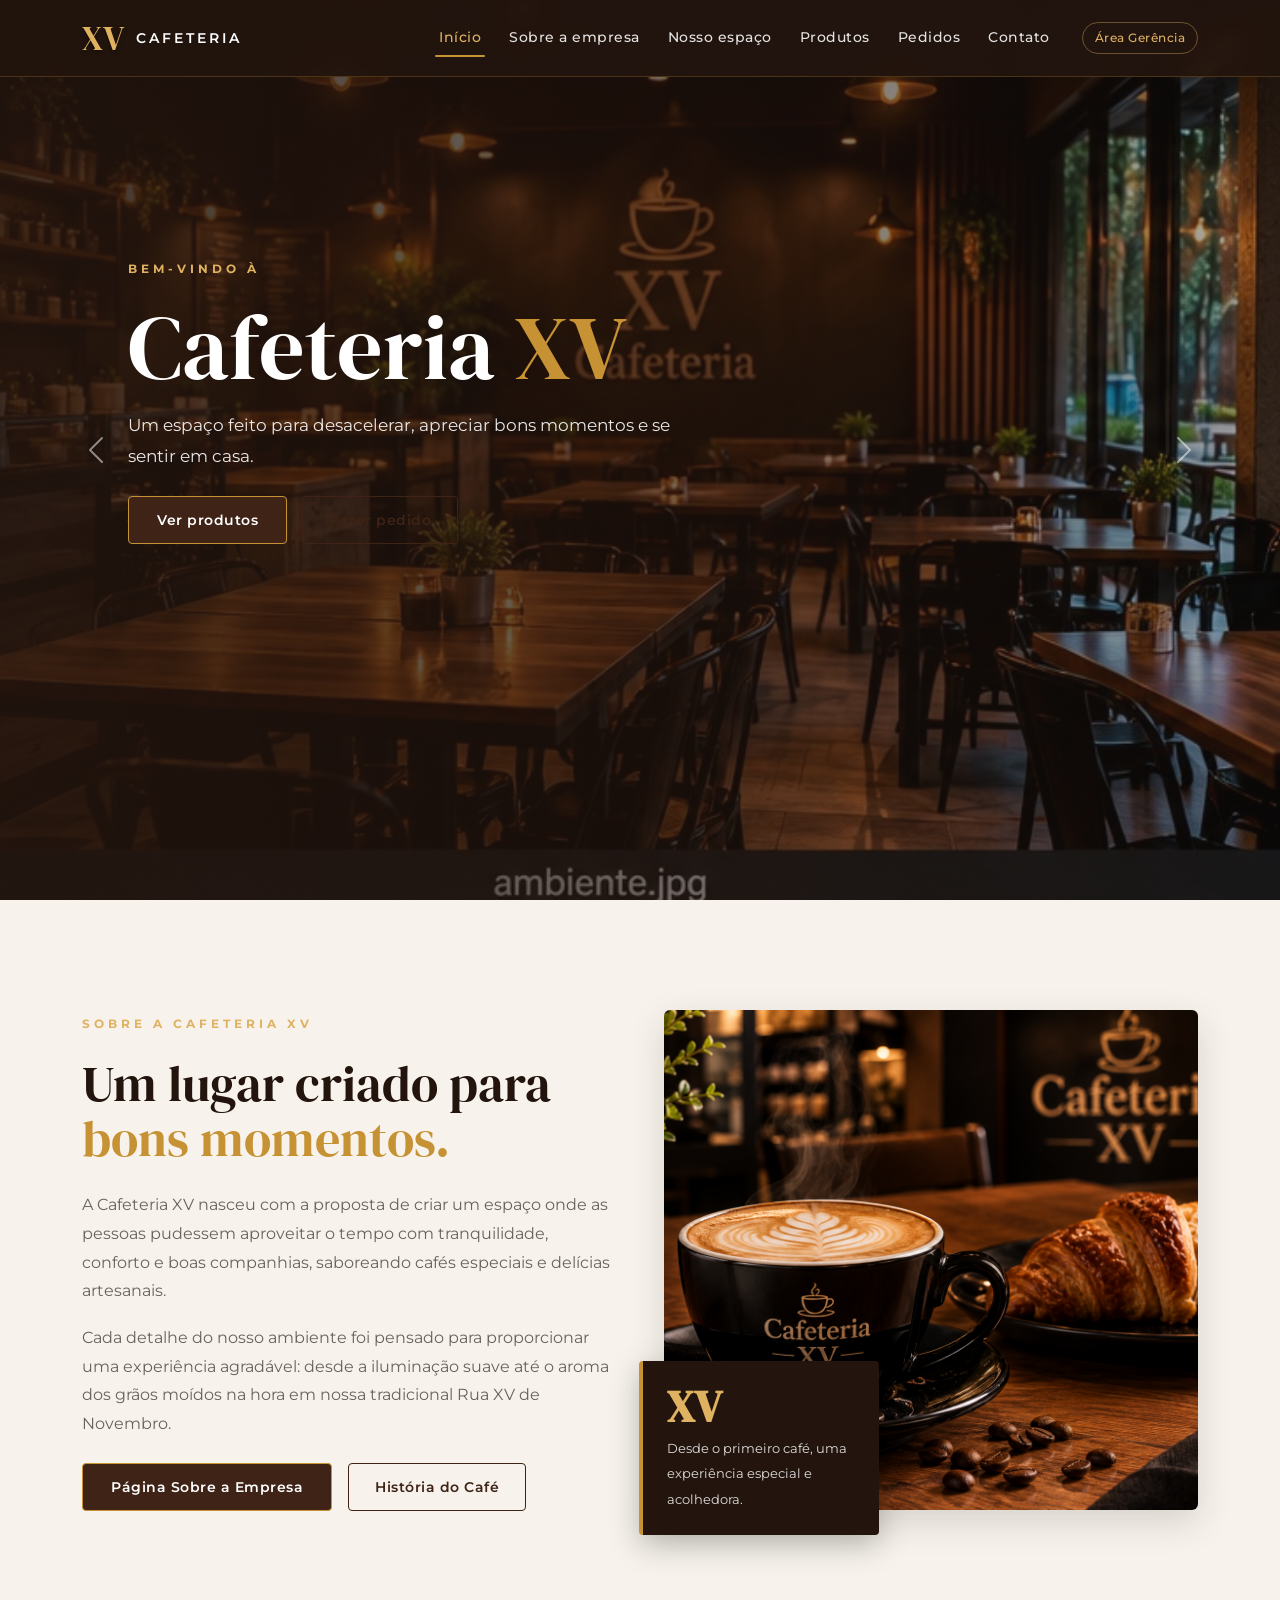
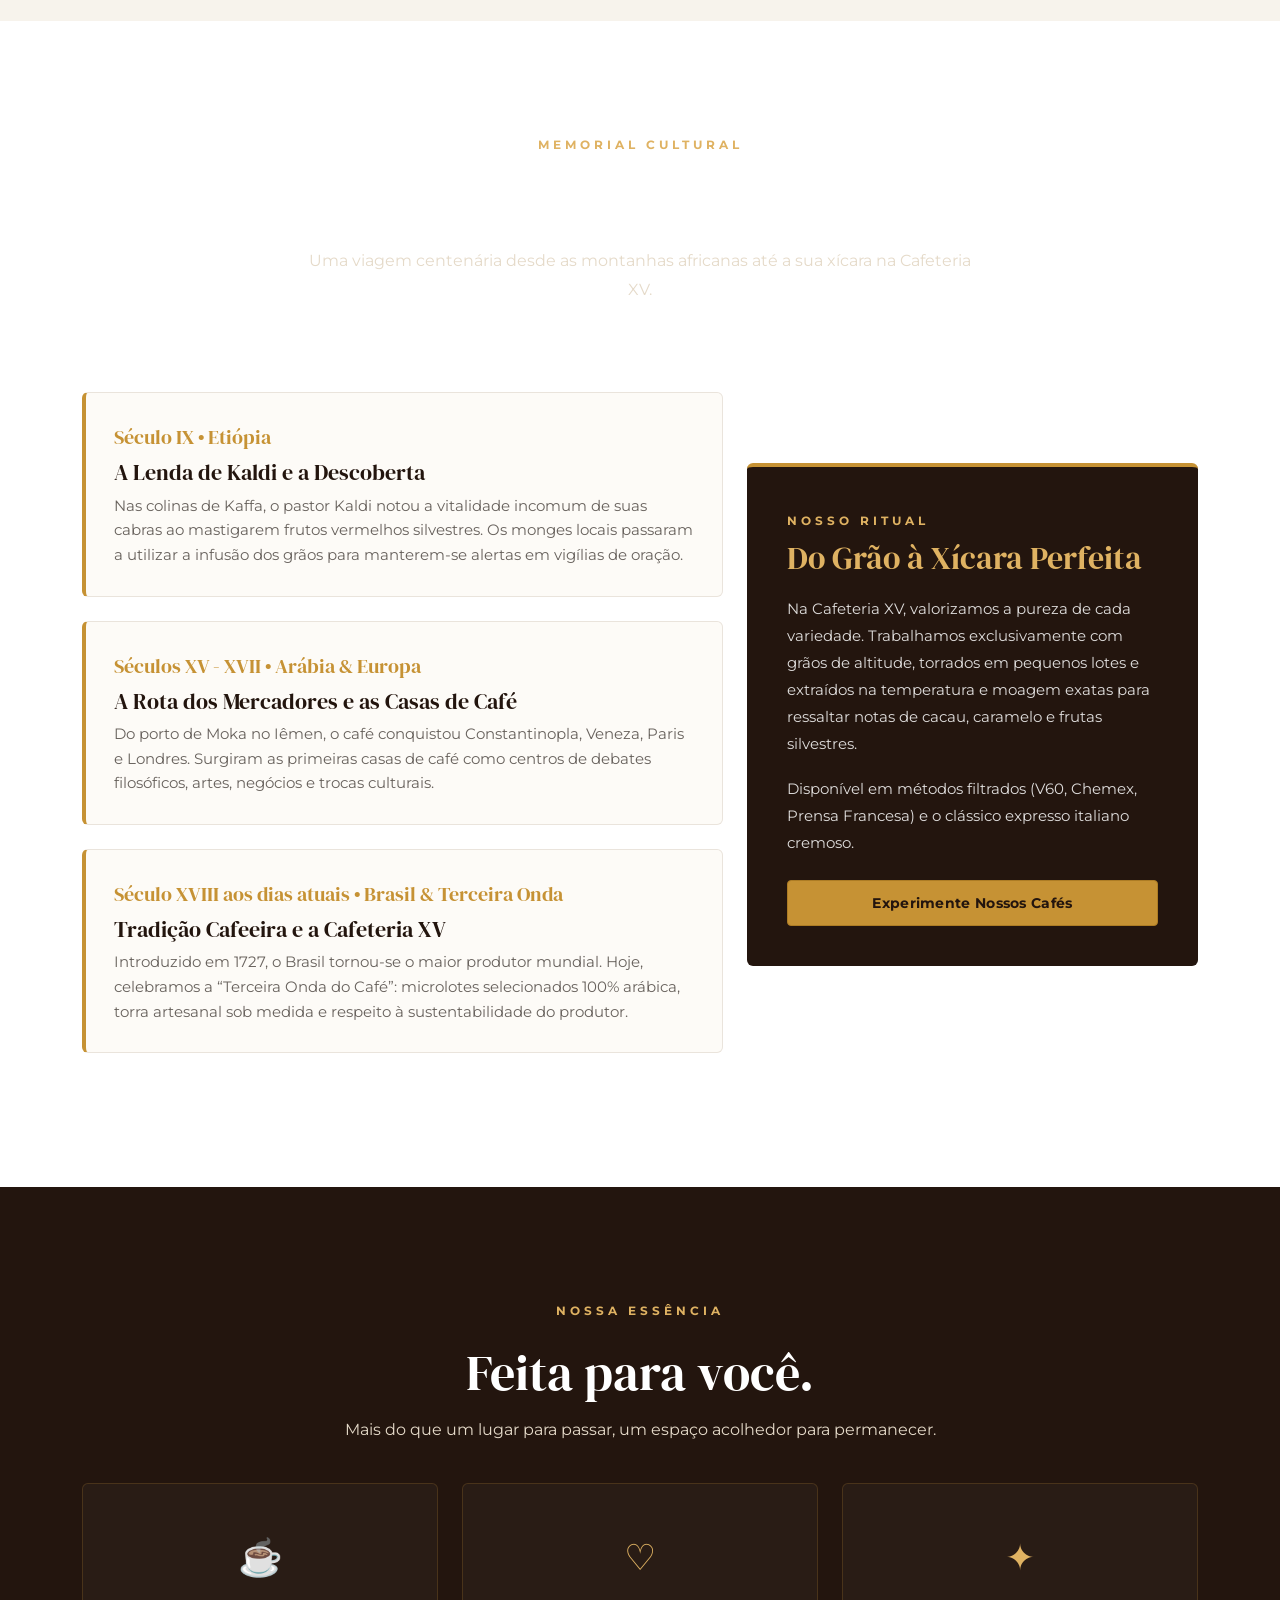
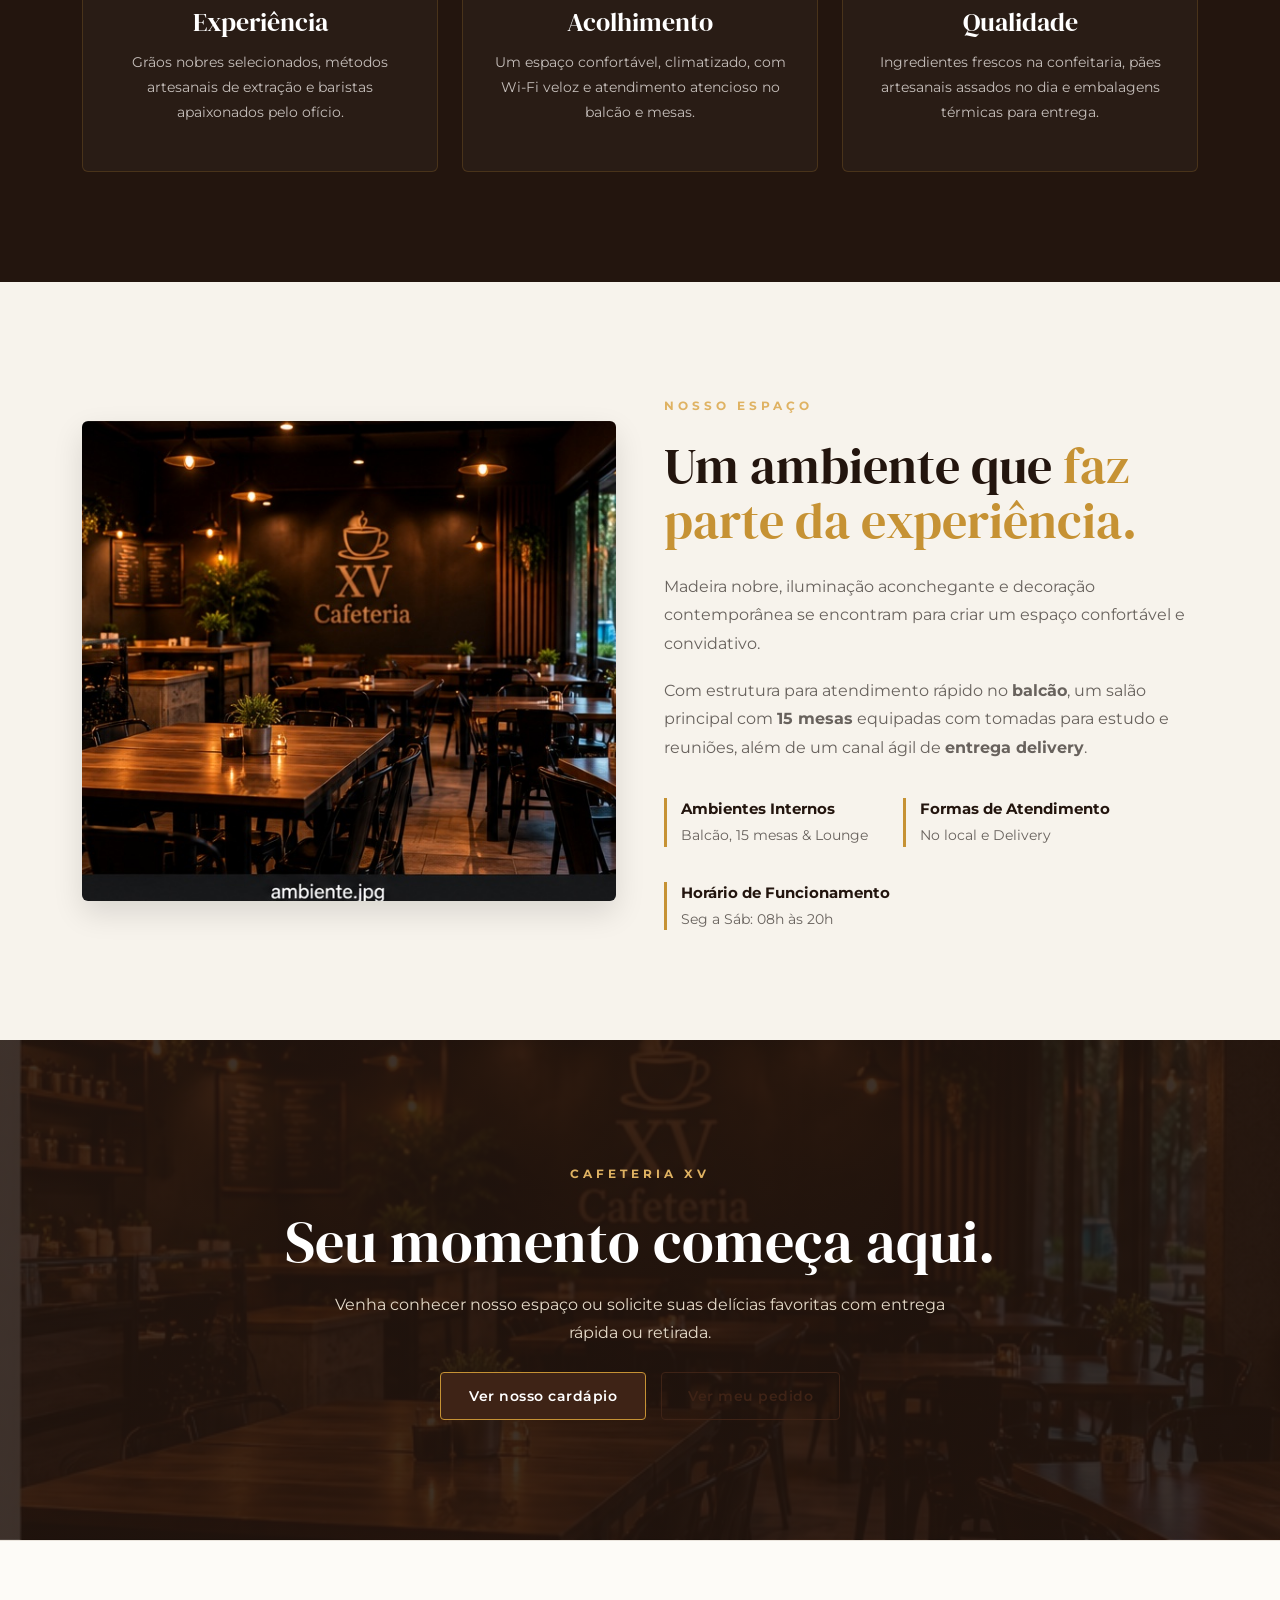
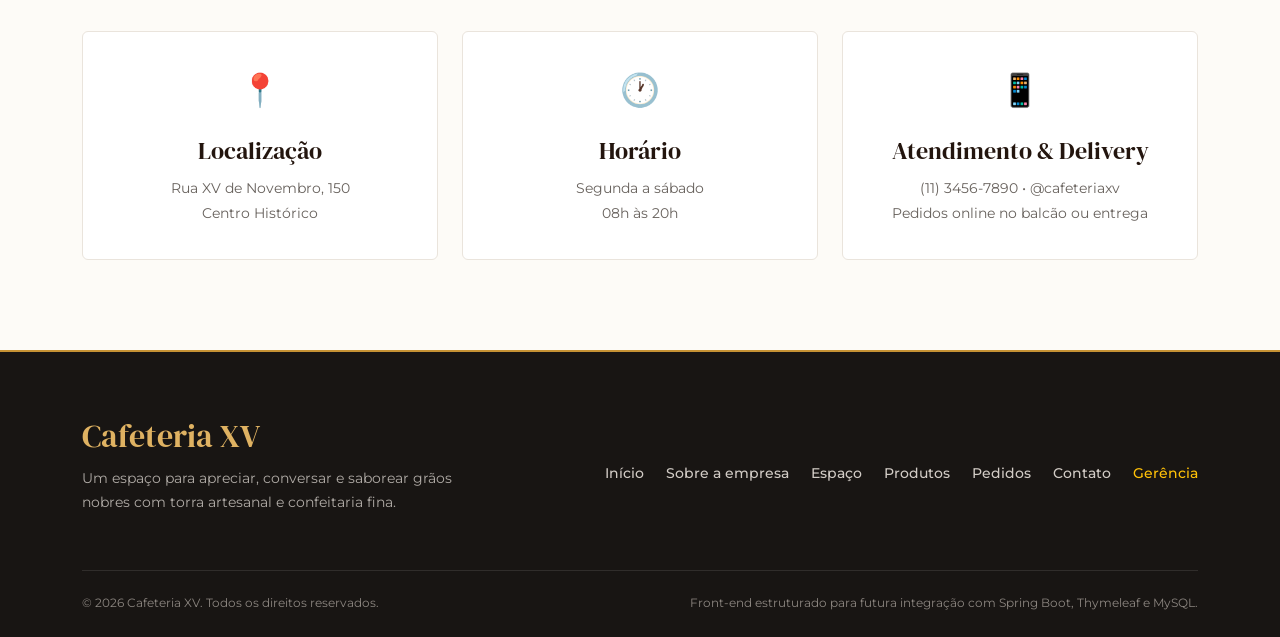
==== src/main/resources/templates/index.html @ 8b7d490a "Primera versão" ====
<!DOCTYPE html>
<html lang="pt-BR">
<head>
    <meta charset="UTF-8">
    <meta name="viewport" content="width=device-width, initial-scale=1.0">
    <title>Cafeteria XV | Um lugar para apreciar</title>

    <link href="https://cdn.jsdelivr.net/npm/bootstrap@5.3.3/dist/css/bootstrap.min.css" rel="stylesheet">
    <link rel="stylesheet" href="../static/css/style.css">
</head>

<body>
    <!-- Cabeçalho Principal (Padrão Idêntico em todas as páginas) -->
    <header class="navbar navbar-expand-lg navbar-dark fixed-top">
        <div class="container">
            <a class="navbar-brand" href="#inicio" aria-label="Página inicial da Cafeteria XV">
                <span class="logo-xv">XV</span>
                <span class="logo-text">Cafeteria</span>
            </a>

            <button
                class="navbar-toggler"
                type="button"
                data-bs-toggle="collapse"
                data-bs-target="#menu"
                aria-controls="menu"
                aria-expanded="false"
                aria-label="Abrir menu de navegação"
            >
                <span class="navbar-toggler-icon"></span>
            </button>

            <nav class="collapse navbar-collapse" id="menu">
                <ul class="navbar-nav ms-auto align-items-lg-center">
                    <li class="nav-item"><a class="nav-link active" href="#inicio">Início</a></li>
                    <li class="nav-item"><a class="nav-link" href="sobre.html">Sobre a empresa</a></li>
                    <li class="nav-item"><a class="nav-link" href="#ambiente">Nosso espaço</a></li>
                    <li class="nav-item"><a class="nav-link" href="produtos.html">Produtos</a></li>
                    <li class="nav-item">
                        <a class="nav-link" href="pedidos.html">
                            Pedidos
                            <span class="nav-badge nav-badge-pedidos" style="display: none;">0</span>
                        </a>
                    </li>
                    <li class="nav-item"><a class="nav-link" href="#contato">Contato</a></li>
                    <li class="nav-item ms-lg-2">
                        <a class="nav-link nav-admin-link" href="administrativo.html" title="Acesso restrito para gerentes">Área Gerência</a>
                    </li>
                </ul>
            </nav>
        </div>
    </header>

    <main>
        <!-- Seção Hero / Carrossel -->
        <section id="inicio" class="hero">
            <div id="carouselExampleAutoplaying" class="carousel slide" data-bs-ride="carousel" data-bs-interval="4000">
                <div class="carousel-inner">

                    <div class="carousel-item active">
                        <img src="../static/img/ambiente.jpg" class="d-block w-100" alt="Ambiente acolhedor da Cafeteria XV">
                        <div class="hero-overlay"></div>
                        <div class="carousel-caption hero-content">
                            <span class="small-title">BEM-VINDO À</span>
                            <h1>Cafeteria <span>XV</span></h1>
                            <p>Um espaço feito para desacelerar, apreciar bons momentos e se sentir em casa.</p>

                            <div class="hero-buttons">
                                <a href="produtos.html" class="btn btn-cafeteria">Ver produtos</a>
                                <a href="pedidos.html" class="btn btn-outline-cafeteria">Fazer pedido</a>
                            </div>
                        </div>
                    </div>

                    <div class="carousel-item">
                        <img src="../static/img/cafe.jpg" class="d-block w-100" alt="Grãos e café especial Cafeteria XV">
                        <div class="hero-overlay"></div>
                        <div class="carousel-caption hero-content">
                            <span class="small-title">MAIS QUE UMA CAFETERIA</span>
                            <h1>Momentos que ficam</h1>
                            <p>Um ambiente pensado para encontros, conversas e momentos especiais com aromas inesquecíveis.</p>
                            <div class="hero-buttons">
                                <a href="produtos.html" class="btn btn-cafeteria">Nosso Cardápio</a>
                            </div>
                        </div>
                    </div>

                    <div class="carousel-item">
                        <img src="../static/img/mesa.jpg" class="d-block w-100" alt="Mesa aconchegante da Cafeteria XV">
                        <div class="hero-overlay"></div>
                        <div class="carousel-caption hero-content">
                            <span class="small-title">SEU NOVO LUGAR FAVORITO</span>
                            <h1>Sinta-se em casa.</h1>
                            <p>Um ambiente acolhedor, moderno e pensado em cada detalhe para seu conforto e produtividade.</p>
                            <div class="hero-buttons">
                                <a href="template/sobre.html" class="btn btn-cafeteria">Conheça nossa história</a>
                            </div>
                        </div>
                    </div>

                </div>

                <button class="carousel-control-prev" type="button" data-bs-target="#carouselExampleAutoplaying" data-bs-slide="prev" aria-label="Slide anterior">
                    <span class="carousel-control-prev-icon" aria-hidden="true"></span>
                </button>

                <button class="carousel-control-next" type="button" data-bs-target="#carouselExampleAutoplaying" data-bs-slide="next" aria-label="Próximo slide">
                    <span class="carousel-control-next-icon" aria-hidden="true"></span>
                </button>
            </div>
        </section>

        <!-- Seção Sobre a Empresa (Introdução e Origem da Ideia) -->
        <section id="sobre" class="sobre">
            <div class="container">
                <div class="row align-items-center g-5">
                    <div class="col-lg-6">
                        <span class="section-subtitle">SOBRE A CAFETERIA XV</span>
                        <h2>Um lugar criado para <span>bons momentos.</span></h2>
                        <p>A Cafeteria XV nasceu com a proposta de criar um espaço onde as pessoas pudessem aproveitar o tempo com tranquilidade, conforto e boas companhias, saboreando cafés especiais e delícias artesanais.</p>
                        <p>Cada detalhe do nosso ambiente foi pensado para proporcionar uma experiência agradável: desde a iluminação suave até o aroma dos grãos moídos na hora em nossa tradicional Rua XV de Novembro.</p>
                        <div class="d-flex flex-wrap gap-3 mt-4">
                            <a href="sobre.html" class="btn btn-cafeteria">Página Sobre a Empresa</a>
                            <a href="#historia" class="btn btn-outline-cafeteria">História do Café</a>
                        </div>
                    </div>

                    <div class="col-lg-6">
                        <div class="sobre-imagem">
                            <img src="../static/img/cafe.jpg" alt="Xícara de café especial da Cafeteria XV">
                            <div class="sobre-card">
                                <strong>XV</strong>
                                <span>Desde o primeiro café, uma experiência especial e acolhedora.</span>
                            </div>
                        </div>
                    </div>
                </div>
            </div>
        </section>

        <!-- Seção Memorial sobre a História do Café (Requisito do Projeto) -->
        <section id="historia" class="historia-cafe">
            <div class="container">
                <div class="section-header text-center mb-5">
                    <span class="section-subtitle">MEMORIAL CULTURAL</span>
                    <h2>A História do Café</h2>
                    <p>Uma viagem centenária desde as montanhas africanas até a sua xícara na Cafeteria XV.</p>
                </div>

                <div class="row g-4 align-items-center">
                    <div class="col-lg-7">
                        <div class="timeline-cafe">
                            <div class="timeline-item">
                                <span class="timeline-ano">Século IX • Etiópia</span>
                                <h4>A Lenda de Kaldi e a Descoberta</h4>
                                <p>Nas colinas de Kaffa, o pastor Kaldi notou a vitalidade incomum de suas cabras ao mastigarem frutos vermelhos silvestres. Os monges locais passaram a utilizar a infusão dos grãos para manterem-se alertas em vigílias de oração.</p>
                            </div>

                            <div class="timeline-item">
                                <span class="timeline-ano">Séculos XV - XVII • Arábia & Europa</span>
                                <h4>A Rota dos Mercadores e as Casas de Café</h4>
                                <p>Do porto de Moka no Iêmen, o café conquistou Constantinopla, Veneza, Paris e Londres. Surgiram as primeiras casas de café como centros de debates filosóficos, artes, negócios e trocas culturais.</p>
                            </div>

                            <div class="timeline-item">
                                <span class="timeline-ano">Século XVIII aos dias atuais • Brasil & Terceira Onda</span>
                                <h4>Tradição Cafeeira e a Cafeteria XV</h4>
                                <p>Introduzido em 1727, o Brasil tornou-se o maior produtor mundial. Hoje, celebramos a “Terceira Onda do Café”: microlotes selecionados 100% arábica, torra artesanal sob medida e respeito à sustentabilidade do produtor.</p>
                            </div>
                        </div>
                    </div>

                    <div class="col-lg-5">
                        <div class="historia-destaque-box">
                            <span class="section-subtitle">NOSSO RITUAL</span>
                            <h3>Do Grão à Xícara Perfeita</h3>
                            <p>Na Cafeteria XV, valorizamos a pureza de cada variedade. Trabalhamos exclusivamente com grãos de altitude, torrados em pequenos lotes e extraídos na temperatura e moagem exatas para ressaltar notas de cacau, caramelo e frutas silvestres.</p>
                            <p class="mb-4">Disponível em métodos filtrados (V60, Chemex, Prensa Francesa) e o clássico expresso italiano cremoso.</p>
                            <a href="produtos.html" class="btn btn-dourado w-100">Experimente Nossos Cafés</a>
                        </div>
                    </div>
                </div>
            </div>
        </section>

        <!-- Seção Nossos Diferenciais -->
        <section class="diferenciais">
            <div class="container">
                <div class="text-center section-header">
                    <span class="section-subtitle">NOSSA ESSÊNCIA</span>
                    <h2>Feita para você.</h2>
                    <p>Mais do que um lugar para passar, um espaço acolhedor para permanecer.</p>
                </div>

                <div class="row g-4 mt-3">
                    <div class="col-md-4">
                        <div class="feature-card">
                            <div class="feature-icon">☕</div>
                            <h3>Experiência</h3>
                            <p>Grãos nobres selecionados, métodos artesanais de extração e baristas apaixonados pelo ofício.</p>
                        </div>
                    </div>

                    <div class="col-md-4">
                        <div class="feature-card">
                            <div class="feature-icon">♡</div>
                            <h3>Acolhimento</h3>
                            <p>Um espaço confortável, climatizado, com Wi-Fi veloz e atendimento atencioso no balcão e mesas.</p>
                        </div>
                    </div>

                    <div class="col-md-4">
                        <div class="feature-card">
                            <div class="feature-icon">✦</div>
                            <h3>Qualidade</h3>
                            <p>Ingredientes frescos na confeitaria, pães artesanais assados no dia e embalagens térmicas para entrega.</p>
                        </div>
                    </div>
                </div>
            </div>
        </section>

        <!-- Seção Ambientes Internos (Balcão, 15 Mesas e Delivery) -->
        <section id="ambiente" class="ambiente">
            <div class="container">
                <div class="row align-items-center g-5">
                    <div class="col-lg-6">
                        <div class="ambiente-imagem">
                            <img src="../static/img/ambiente.jpg" alt="Interior e mesas aconchegantes da Cafeteria XV">
                        </div>
                    </div>

                    <div class="col-lg-6">
                        <span class="section-subtitle">NOSSO ESPAÇO</span>
                        <h2>Um ambiente que <span>faz parte da experiência.</span></h2>
                        <p>Madeira nobre, iluminação aconchegante e decoração contemporânea se encontram para criar um espaço confortável e convidativo.</p>
                        <p>Com estrutura para atendimento rápido no <strong>balcão</strong>, um salão principal com <strong>15 mesas</strong> equipadas com tomadas para estudo e reuniões, além de um canal ágil de <strong>entrega delivery</strong>.</p>

                        <div class="ambiente-info">
                            <div>
                                <strong>Ambientes Internos</strong>
                                <span>Balcão, 15 mesas & Lounge</span>
                            </div>
                            <div>
                                <strong>Formas de Atendimento</strong>
                                <span>No local e Delivery</span>
                            </div>
                            <div>
                                <strong>Horário de Funcionamento</strong>
                                <span>Seg a Sáb: 08h às 20h</span>
                            </div>
                        </div>
                    </div>
                </div>
            </div>
        </section>

        <!-- Seção Chamada para Ação (CTA) -->
        <section class="cta">
            <div class="container text-center">
                <span class="section-subtitle">CAFETERIA XV</span>
                <h2>Seu momento começa aqui.</h2>
                <p>Venha conhecer nosso espaço ou solicite suas delícias favoritas com entrega rápida ou retirada.</p>

                <div class="cta-buttons">
                    <a href="produtos.html" class="btn btn-cafeteria">Ver nosso cardápio</a>
                    <a href="pedidos.html" class="btn btn-outline-cafeteria">Ver meu pedido</a>
                </div>
            </div>
        </section>

        <!-- Seção Contato e Localização -->
        <section id="contato" class="contato">
            <div class="container">
                <div class="row g-4">
                    <div class="col-md-4">
                        <div class="contato-item">
                            <span>📍</span>
                            <h3>Localização</h3>
                            <p>Rua XV de Novembro, 150<br>Centro Histórico</p>
                        </div>
                    </div>

                    <div class="col-md-4">
                        <div class="contato-item">
                            <span>🕐</span>
                            <h3>Horário</h3>
                            <p>Segunda a sábado<br>08h às 20h</p>
                        </div>
                    </div>

                    <div class="col-md-4">
                        <div class="contato-item">
                            <span>📱</span>
                            <h3>Atendimento & Delivery</h3>
                            <p>(11) 3456-7890 • @cafeteriaxv<br>Pedidos online no balcão ou entrega</p>
                        </div>
                    </div>
                </div>
            </div>
        </section>
    </main>

    <!-- Rodapé Principal (Idêntico em todas as páginas) -->
    <footer>
        <div class="container">
            <div class="footer-content">
                <div>
                    <h3>Cafeteria XV</h3>
                    <p>Um espaço para apreciar, conversar e saborear grãos nobres com torra artesanal e confeitaria fina.</p>
                </div>

                <div class="footer-links">
                    <a href="#inicio">Início</a>
                    <a href="sobre.html">Sobre a empresa</a>
                    <a href="#ambiente">Espaço</a>
                    <a href="produtos.html">Produtos</a>
                    <a href="pedidos.html">Pedidos</a>
                    <a href="#contato">Contato</a>
                    <a href="administrativo.html" class="text-warning">Gerência</a>
                </div>
            </div>

            <div class="footer-bottom">
                <span>© 2026 Cafeteria XV. Todos os direitos reservados.</span>
                <span>Front-end estruturado para futura integração com Spring Boot, Thymeleaf e MySQL.</span>
            </div>
        </div>
    </footer>

    <!-- Scripts Bootstrap e Lógica Central -->
    <script src="https://cdn.jsdelivr.net/npm/bootstrap@5.3.3/dist/js/bootstrap.bundle.min.js"></script>
    <script src="js/script.js"></script>
</body>
</html>
---- src/main/resources/static/css/style.css ----
@import url('https://fonts.googleapis.com/css2?family=DM+Serif+Display&family=Montserrat:wght@300;400;500;600;700&display=swap');

:root {
    /* Identidade Visual Cafeteria XV - Marrom, Dourado e Creme */
    --marrom-escuro: #23150e;
    --marrom: #3e2316;
    --marrom-medio: #5c3824;
    --marrom-suave: #85573b;
    --dourado: #c69234;
    --dourado-hover: #ad7c24;
    --dourado-claro: #dfb262;
    --dourado-suave: #faeed4;
    --creme: #f7f3ec;
    --creme-claro: #fdfbf7;
    --bege: #e5dac9;
    --preto: #181513;
    --preto-suave: #25211e;
    --cinza: #68625d;
    --cinza-claro: #eae4dc;
    --branco: #ffffff;
    
    /* Mapeamento de compatibilidade */
    --verde: #3e2316;
    --verde-escuro: #23150e;
    --sucesso: #2e7d32;
    --sucesso-fundo: #e8f5e9;
    --alerta: #c67c00;
}

* {
    margin: 0;
    padding: 0;
    box-sizing: border-box;
}

html {
    scroll-behavior: smooth;
    scroll-padding-top: 85px;
}

body {
    font-family: 'Montserrat', sans-serif;
    background: var(--creme);
    color: var(--preto);
    overflow-x: hidden;
    line-height: 1.6;
}

img {
    display: block;
    max-width: 100%;
}

a {
    text-decoration: none;
    transition: 0.25s ease;
}

/* =========================
   BARRA DE NAVEGAÇÃO
========================= */
.navbar {
    background: rgba(35, 21, 14, 0.94);
    backdrop-filter: blur(12px);
    border-bottom: 1px solid rgba(198, 146, 52, 0.25);
    padding: 16px 0;
    position: fixed;
    top: 0;
    width: 100%;
    z-index: 1050;
    transition: background 0.3s ease;
}

.navbar-brand {
    display: flex;
    align-items: center;
    gap: 12px;
}

.logo-xv {
    font-family: 'DM Serif Display', serif;
    font-size: 34px;
    color: var(--dourado-claro);
    line-height: 1;
    text-shadow: 0 2px 4px rgba(0,0,0,0.4);
}

.logo-text {
    color: var(--branco);
    font-size: 14px;
    letter-spacing: 3px;
    text-transform: uppercase;
    font-weight: 600;
}

.nav-link {
    color: rgba(255, 255, 255, 0.88) !important;
    margin-left: 20px;
    font-size: 13.5px;
    font-weight: 500;
    letter-spacing: 0.5px;
    position: relative;
    padding: 6px 4px !important;
}

.nav-link:hover,
.nav-link.active {
    color: var(--dourado-claro) !important;
}

.nav-link.active::after {
    content: '';
    position: absolute;
    bottom: -2px;
    left: 0;
    width: 100%;
    height: 2px;
    background: var(--dourado);
    border-radius: 2px;
}

.nav-badge {
    background: var(--dourado);
    color: var(--marrom-escuro);
    font-size: 11px;
    font-weight: 700;
    padding: 2px 7px;
    border-radius: 20px;
    margin-left: 6px;
    vertical-align: middle;
}

.nav-admin-link {
    font-size: 12px;
    border: 1px solid rgba(223, 178, 98, 0.4);
    border-radius: 20px;
    padding: 5px 12px !important;
    color: var(--dourado-claro) !important;
}

.nav-admin-link:hover {
    background: rgba(198, 146, 52, 0.15);
    border-color: var(--dourado-claro);
}

/* =========================
   HERO / CARROSSEL
========================= */
.hero {
    height: 100vh;
    min-height: 650px;
    position: relative;
}

.hero .carousel,
.hero .carousel-inner,
.hero .carousel-item {
    height: 100%;
}

.hero img {
    width: 100%;
    height: 100%;
    object-fit: cover;
}

.hero-overlay {
    position: absolute;
    inset: 0;
    background: linear-gradient(
        90deg,
        rgba(35, 21, 14, 0.88) 0%,
        rgba(35, 21, 14, 0.65) 50%,
        rgba(24, 21, 19, 0.35) 100%
    );
}

.hero-content {
    top: 50%;
    left: 10%;
    right: 10%;
    max-width: 740px;
    text-align: left;
    transform: translateY(-50%);
}

.small-title,
.section-subtitle {
    color: var(--dourado-claro);
    font-size: 12px;
    letter-spacing: 4px;
    font-weight: 700;
    text-transform: uppercase;
    display: inline-block;
    margin-bottom: 8px;
}

.hero h1 {
    font-family: 'DM Serif Display', serif;
    font-size: clamp(52px, 7vw, 92px);
    line-height: 0.98;
    margin: 18px 0;
    color: var(--branco);
}

.hero h1 span {
    color: var(--dourado);
}

.hero p {
    font-size: 17px;
    line-height: 1.8;
    color: rgba(255, 255, 255, 0.9);
    max-width: 580px;
    margin-bottom: 25px;
}

.hero-buttons {
    display: flex;
    flex-wrap: wrap;
    gap: 15px;
}

/* =========================
   BOTÕES PERSONALIZADOS
========================= */
.btn-cafeteria {
    display: inline-flex;
    align-items: center;
    justify-content: center;
    gap: 8px;
    background: var(--marrom);
    color: var(--branco);
    padding: 13px 28px;
    border: 1px solid var(--dourado);
    border-radius: 4px;
    font-size: 13.5px;
    font-weight: 600;
    letter-spacing: 0.5px;
    transition: all 0.3s ease;
    cursor: pointer;
}

.btn-cafeteria:hover {
    background: var(--marrom-escuro);
    color: var(--dourado-claro);
    border-color: var(--dourado-claro);
    transform: translateY(-2px);
    box-shadow: 0 6px 16px rgba(35, 21, 14, 0.25);
}

.btn-outline-cafeteria {
    display: inline-flex;
    align-items: center;
    justify-content: center;
    gap: 8px;
    border: 1px solid var(--marrom);
    color: var(--marrom);
    background: transparent;
    padding: 12px 26px;
    border-radius: 4px;
    font-size: 13.5px;
    font-weight: 600;
    letter-spacing: 0.5px;
    transition: all 0.3s ease;
    cursor: pointer;
}

.btn-outline-cafeteria:hover {
    background: var(--marrom);
    color: var(--dourado-claro);
    border-color: var(--marrom);
    transform: translateY(-2px);
}

.btn-dourado {
    display: inline-flex;
    align-items: center;
    justify-content: center;
    gap: 8px;
    background: var(--dourado);
    color: var(--marrom-escuro);
    padding: 12px 24px;
    border: 1px solid var(--dourado-hover);
    border-radius: 4px;
    font-size: 13.5px;
    font-weight: 700;
    letter-spacing: 0.3px;
    transition: all 0.25s ease;
    cursor: pointer;
}

.btn-dourado:hover {
    background: var(--dourado-hover);
    color: var(--branco);
    transform: translateY(-2px);
    box-shadow: 0 4px 14px rgba(198, 146, 52, 0.35);
}

/* =========================
   SEÇÃO SOBRE A EMPRESA
========================= */
.sobre {
    padding: 110px 0;
    background: var(--creme);
}

.sobre h2,
.ambiente h2,
.historia-cafe h2 {
    font-family: 'DM Serif Display', serif;
    font-size: 50px;
    line-height: 1.1;
    margin: 15px 0 25px;
    color: var(--marrom-escuro);
}

.sobre h2 span,
.ambiente h2 span,
.historia-cafe h2 span {
    color: var(--dourado);
}

.sobre p,
.ambiente p,
.historia-cafe p {
    font-size: 15.5px;
    line-height: 1.85;
    color: var(--cinza);
    margin-bottom: 18px;
}

.sobre-imagem {
    position: relative;
}

.sobre-imagem img {
    width: 100%;
    height: 500px;
    object-fit: cover;
    border-radius: 6px;
    box-shadow: 0 12px 35px rgba(35, 21, 14, 0.15);
}

.sobre-card {
    position: absolute;
    bottom: -25px;
    left: -25px;
    width: 240px;
    background: var(--marrom-escuro);
    border-left: 4px solid var(--dourado);
    color: var(--branco);
    padding: 24px;
    border-radius: 4px;
    box-shadow: 0 10px 30px rgba(0, 0, 0, 0.25);
}

.sobre-card strong {
    display: block;
    font-family: 'DM Serif Display', serif;
    font-size: 44px;
    color: var(--dourado-claro);
    line-height: 1;
    margin-bottom: 6px;
}

.sobre-card span {
    font-size: 12.5px;
    line-height: 1.6;
    color: rgba(255, 255, 255, 0.85);
}

/* =========================
   MEMORIAL HISTÓRIA DO CAFÉ
========================= */
.historia-cafe {
    padding: 110px 0;
    background: var(--branco);
    position: relative;
}

.timeline-cafe {
    position: relative;
    margin-top: 40px;
}

.timeline-item {
    padding: 28px;
    background: var(--creme-claro);
    border: 1px solid var(--cinza-claro);
    border-left: 4px solid var(--dourado);
    border-radius: 6px;
    margin-bottom: 24px;
    transition: all 0.3s ease;
}

.timeline-item:hover {
    transform: translateX(6px);
    box-shadow: 0 8px 24px rgba(35, 21, 14, 0.08);
    border-left-color: var(--marrom);
}

.timeline-ano {
    display: inline-block;
    font-family: 'DM Serif Display', serif;
    font-size: 20px;
    color: var(--dourado);
    margin-bottom: 6px;
}

.timeline-item h4 {
    font-family: 'DM Serif Display', serif;
    font-size: 22px;
    color: var(--marrom-escuro);
    margin-bottom: 8px;
}

.timeline-item p {
    font-size: 14.5px;
    color: var(--cinza);
    margin: 0;
    line-height: 1.7;
}

.historia-destaque-box {
    background: var(--marrom-escuro);
    color: var(--branco);
    padding: 40px;
    border-radius: 6px;
    border-top: 4px solid var(--dourado);
}

.historia-destaque-box h3 {
    font-family: 'DM Serif Display', serif;
    font-size: 32px;
    color: var(--dourado-claro);
    margin-bottom: 18px;
}

.historia-destaque-box p {
    color: rgba(255, 255, 255, 0.85);
    font-size: 15px;
    line-height: 1.8;
}

/* =========================
   DIFERENCIAIS / ESSÊNCIA
========================= */
.diferenciais {
    padding: 110px 0;
    background: var(--marrom-escuro);
    color: var(--branco);
}

.section-header {
    max-width: 680px;
    margin: auto;
    text-align: center;
}

.section-header h2 {
    font-family: 'DM Serif Display', serif;
    font-size: 50px;
    margin: 15px 0;
    color: var(--branco);
}

.section-header p {
    color: var(--bege);
    font-size: 15.5px;
}

.feature-card {
    height: 100%;
    padding: 45px 30px;
    text-align: center;
    border: 1px solid rgba(198, 146, 52, 0.2);
    border-radius: 6px;
    background: rgba(255, 255, 255, 0.03);
    transition: 0.3s ease;
}

.feature-card:hover {
    transform: translateY(-8px);
    border-color: var(--dourado);
    background: rgba(198, 146, 52, 0.08);
}

.feature-icon {
    font-size: 36px;
    margin-bottom: 20px;
    color: var(--dourado-claro);
}

.feature-card h3 {
    font-family: 'DM Serif Display', serif;
    font-size: 26px;
    color: var(--branco);
    margin-bottom: 12px;
}

.feature-card p {
    color: #c5beba;
    line-height: 1.8;
    margin: 0;
    font-size: 14px;
}

/* =========================
   AMBIENTE / NOSSO ESPAÇO
========================= */
.ambiente {
    padding: 110px 0;
    background: var(--creme);
}

.ambiente-imagem img {
    width: 100%;
    height: 480px;
    object-fit: cover;
    border-radius: 6px;
    box-shadow: 0 12px 30px rgba(0, 0, 0, 0.12);
}

.ambiente-info {
    display: flex;
    flex-wrap: wrap;
    gap: 35px;
    margin-top: 35px;
}

.ambiente-info div {
    display: flex;
    flex-direction: column;
    gap: 4px;
    border-left: 3px solid var(--dourado);
    padding-left: 14px;
}

.ambiente-info strong {
    font-size: 14.5px;
    color: var(--marrom-escuro);
    font-weight: 700;
}

.ambiente-info span {
    font-size: 13.5px;
    color: var(--cinza);
}

/* =========================
   CALL TO ACTION
========================= */
.cta {
    padding: 120px 20px;
    background:
        linear-gradient(rgba(35, 21, 14, 0.88), rgba(35, 21, 14, 0.88)),
        url('../img/ambiente.jpg');
    background-size: cover;
    background-position: center;
    color: var(--branco);
}

.cta h2 {
    font-family: 'DM Serif Display', serif;
    font-size: 58px;
    margin: 15px 0;
    color: var(--branco);
}

.cta p {
    max-width: 620px;
    margin: 0 auto 25px;
    color: var(--bege);
    line-height: 1.8;
    font-size: 15.5px;
}

.cta-buttons {
    display: flex;
    justify-content: center;
    flex-wrap: wrap;
    gap: 15px;
}

/* =========================
   CONTATO & LOCALIZAÇÃO
========================= */
.contato {
    padding: 90px 0;
    background: var(--creme-claro);
    border-top: 1px solid var(--cinza-claro);
}

.contato-item {
    text-align: center;
    padding: 32px 24px;
    background: var(--branco);
    border: 1px solid var(--cinza-claro);
    border-radius: 6px;
    height: 100%;
    transition: 0.3s ease;
}

.contato-item:hover {
    transform: translateY(-5px);
    border-color: var(--dourado);
    box-shadow: 0 8px 24px rgba(35, 21, 14, 0.08);
}

.contato-item span {
    font-size: 32px;
    display: inline-block;
    margin-bottom: 12px;
}

.contato-item h3 {
    font-family: 'DM Serif Display', serif;
    font-size: 24px;
    margin: 10px 0;
    color: var(--marrom-escuro);
}

.contato-item p {
    color: var(--cinza);
    line-height: 1.8;
    font-size: 14px;
    margin: 0;
}

/* =========================
   RODAPÉ (IDÊNTICO EM TODAS)
========================= */
footer {
    background: var(--preto);
    color: var(--branco);
    padding: 65px 0 25px;
    border-top: 2px solid var(--dourado);
}

.footer-content {
    display: flex;
    justify-content: space-between;
    flex-wrap: wrap;
    gap: 40px;
    padding-bottom: 40px;
}

.footer-content h3 {
    font-family: 'DM Serif Display', serif;
    font-size: 32px;
    color: var(--dourado-claro);
    margin-bottom: 12px;
}

.footer-content p {
    color: #b0aba6;
    max-width: 420px;
    line-height: 1.75;
    font-size: 13.5px;
}

.footer-links {
    display: flex;
    align-items: center;
    flex-wrap: wrap;
    gap: 22px;
}

.footer-links a {
    color: #d1cbc5;
    font-size: 13.5px;
    font-weight: 500;
}

.footer-links a:hover {
    color: var(--dourado-claro);
}

.footer-bottom {
    border-top: 1px solid rgba(255, 255, 255, 0.1);
    padding-top: 22px;
    display: flex;
    justify-content: space-between;
    flex-wrap: wrap;
    gap: 15px;
    color: #8c8680;
    font-size: 12px;
}

.footer-bottom a {
    color: var(--dourado);
}

.footer-bottom a:hover {
    color: var(--dourado-claro);
    text-decoration: underline;
}

/* =========================
   PÁGINA DE PRODUTOS / CARDÁPIO
========================= */
.pagina-produtos {
    padding: 135px 0 100px;
    background: var(--creme);
    min-height: 100vh;
}

.cabecalho-produtos {
    margin-bottom: 35px;
    text-align: center;
}

.cabecalho-produtos h1 {
    margin: 12px 0 15px;
    color: var(--marrom-escuro);
    font-family: 'DM Serif Display', serif;
    font-size: 50px;
}

.cabecalho-produtos p {
    color: var(--cinza);
    font-size: 15.5px;
    max-width: 650px;
    margin: auto;
}

/* Filtros de Categoria */
.filtros-container {
    display: flex;
    flex-wrap: wrap;
    justify-content: center;
    gap: 8px;
    margin-bottom: 25px;
}

.btn-filtro {
    background: var(--branco);
    border: 1px solid var(--cinza-claro);
    color: var(--marrom);
    padding: 8px 18px;
    border-radius: 25px;
    font-size: 13px;
    font-weight: 600;
    cursor: pointer;
    transition: all 0.25s ease;
}

.btn-filtro:hover,
.btn-filtro.active {
    background: var(--marrom);
    border-color: var(--marrom);
    color: var(--dourado-claro);
    box-shadow: 0 4px 12px rgba(62, 35, 22, 0.2);
}

/* Barra de Pesquisa */
.pesquisa-wrapper {
    max-width: 480px;
    margin: 0 auto 40px;
    position: relative;
}

.pesquisa-wrapper input {
    width: 100%;
    padding: 12px 20px 12px 42px;
    border: 1px solid var(--cinza-claro);
    border-radius: 25px;
    background: var(--branco);
    font-size: 14px;
    outline: none;
    transition: 0.25s ease;
}

.pesquisa-wrapper input:focus {
    border-color: var(--dourado);
    box-shadow: 0 0 0 3px rgba(198, 146, 52, 0.2);
}

.pesquisa-icone {
    position: absolute;
    left: 16px;
    top: 50%;
    transform: translateY(-50%);
    color: var(--cinza);
    font-size: 14px;
}

/* Card de Produto */
.produto-card {
    height: 100%;
    display: flex;
    flex-direction: column;
    overflow: hidden;
    border: 1px solid rgba(62, 35, 22, 0.08);
    border-radius: 8px;
    background: var(--branco);
    box-shadow: 0 4px 16px rgba(0, 0, 0, 0.05);
    transition: all 0.3s ease;
}

.produto-card:hover {
    box-shadow: 0 12px 28px rgba(35, 21, 14, 0.12);
    transform: translateY(-4px);
    border-color: rgba(198, 146, 52, 0.35);
}

.produto-imagem-wrapper {
    position: relative;
    overflow: hidden;
    height: 220px;
    background: #e9e3da;
}

.produto-card img {
    width: 100%;
    height: 100%;
    object-fit: cover;
    transition: transform 0.4s ease;
}

.produto-card:hover img {
    transform: scale(1.05);
}

.badge-categoria {
    position: absolute;
    top: 12px;
    right: 12px;
    background: rgba(35, 21, 14, 0.85);
    color: var(--dourado-claro);
    padding: 4px 10px;
    border-radius: 14px;
    font-size: 11px;
    font-weight: 600;
    backdrop-filter: blur(4px);
    border: 1px solid rgba(198, 146, 52, 0.3);
}

.produto-info {
    padding: 22px;
    display: flex;
    flex-direction: column;
    flex-grow: 1;
}

.produto-info h2 {
    margin-bottom: 8px;
    color: var(--marrom-escuro);
    font-family: 'DM Serif Display', serif;
    font-size: 24px;
}

.produto-info p {
    min-height: 48px;
    margin-bottom: 15px;
    color: var(--cinza);
    font-size: 13.5px;
    line-height: 1.6;
    flex-grow: 1;
}

.produto-preco {
    padding-top: 12px;
    margin-bottom: 14px;
    border-top: 1px dashed var(--cinza-claro);
    display: flex;
    align-items: baseline;
    justify-content: space-between;
}

.produto-preco strong {
    color: var(--marrom);
    font-size: 20px;
    font-family: 'DM Serif Display', serif;
}

.produto-preco .valor-dourado {
    color: var(--dourado);
    font-weight: 700;
}

/* Ações de Quantidade e Adicionar */
.produto-acoes {
    display: flex;
    align-items: center;
    gap: 10px;
}

.controle-quantidade {
    display: inline-flex;
    align-items: center;
    border: 1px solid var(--cinza-claro);
    border-radius: 4px;
    background: var(--creme-claro);
    overflow: hidden;
}

.controle-quantidade button {
    border: none;
    background: transparent;
    padding: 6px 10px;
    font-weight: 700;
    font-size: 14px;
    color: var(--marrom);
    cursor: pointer;
    transition: 0.2s;
}

.controle-quantidade button:hover {
    background: var(--bege);
}

.quantidade-produto {
    width: 38px;
    border: none;
    background: transparent;
    text-align: center;
    font-size: 13.5px;
    font-weight: 600;
    color: var(--marrom-escuro);
    outline: none;
}

.btn-adicionar {
    flex-grow: 1;
    background: var(--marrom);
    color: var(--branco);
    border: 1px solid var(--dourado);
    border-radius: 4px;
    padding: 9px 12px;
    font-size: 12.5px;
    font-weight: 600;
    cursor: pointer;
    transition: all 0.25s ease;
    text-align: center;
    display: inline-flex;
    align-items: center;
    justify-content: center;
    gap: 6px;
}

.btn-adicionar:hover {
    background: var(--marrom-escuro);
    color: var(--dourado-claro);
    border-color: var(--dourado-claro);
    box-shadow: 0 4px 10px rgba(62, 35, 22, 0.2);
}

/* Mensagem Toast Flutuante */
.mensagem-pedido {
    position: fixed;
    bottom: 25px;
    right: 25px;
    background: var(--marrom-escuro);
    color: var(--branco);
    border-left: 4px solid var(--dourado);
    padding: 16px 22px;
    border-radius: 6px;
    box-shadow: 0 10px 30px rgba(0, 0, 0, 0.3);
    z-index: 2000;
    font-size: 14px;
    display: none;
    animation: slideUp 0.3s ease forwards;
}

.mensagem-pedido.mostrar {
    display: block;
}

@keyframes slideUp {
    from {
        opacity: 0;
        transform: translateY(20px);
    }
    to {
        opacity: 1;
        transform: translateY(0);
    }
}

/* Botão Flutuante do Pedido / Carrinho */
.carrinho-flutuante {
    position: fixed;
    bottom: 30px;
    left: 30px;
    z-index: 1040;
}

.btn-carrinho-flutuante {
    display: inline-flex;
    align-items: center;
    gap: 10px;
    background: var(--marrom-escuro);
    color: var(--branco);
    border: 2px solid var(--dourado);
    padding: 12px 22px;
    border-radius: 30px;
    font-weight: 600;
    font-size: 14px;
    box-shadow: 0 8px 24px rgba(0,0,0,0.3);
    transition: all 0.3s ease;
}

.btn-carrinho-flutuante:hover {
    background: var(--marrom);
    color: var(--dourado-claro);
    transform: translateY(-3px);
    box-shadow: 0 12px 28px rgba(0,0,0,0.4);
}

.carrinho-badge-flutuante {
    background: var(--dourado);
    color: var(--marrom-escuro);
    font-size: 12px;
    font-weight: 700;
    padding: 3px 8px;
    border-radius: 12px;
}

/* =========================
   PÁGINA DE PEDIDOS / CLIENTE
========================= */
.pagina-pedidos {
    padding: 135px 0 100px;
    background: var(--creme);
    min-height: 100vh;
}

.cliente-bar {
    background: var(--branco);
    border: 1px solid var(--cinza-claro);
    border-left: 4px solid var(--dourado);
    border-radius: 6px;
    padding: 18px 24px;
    margin-bottom: 30px;
    display: flex;
    justify-content: space-between;
    align-items: center;
    flex-wrap: wrap;
    gap: 15px;
}

.cliente-info-wrapper {
    display: flex;
    align-items: center;
    gap: 14px;
}

.cliente-avatar {
    width: 44px;
    height: 44px;
    border-radius: 50%;
    background: var(--marrom-suave);
    color: var(--dourado-claro);
    display: flex;
    align-items: center;
    justify-content: center;
    font-weight: 700;
    font-size: 18px;
    border: 2px solid var(--dourado);
}

.cliente-detalhes h4 {
    margin: 0;
    font-size: 15px;
    font-weight: 700;
    color: var(--marrom-escuro);
}

.cliente-detalhes span {
    font-size: 12px;
    color: var(--cinza);
}

.cliente-badge-aviso {
    background: var(--dourado-suave);
    color: var(--marrom);
    font-size: 11.5px;
    font-weight: 600;
    padding: 4px 10px;
    border-radius: 14px;
    border: 1px solid rgba(198, 146, 52, 0.35);
}

.btn-sair-cliente {
    background: transparent;
    border: 1px solid var(--cinza-claro);
    color: var(--cinza);
    padding: 6px 14px;
    border-radius: 4px;
    font-size: 12.5px;
    font-weight: 600;
    cursor: pointer;
    transition: 0.2s;
}

.btn-sair-cliente:hover {
    background: #fbe9e7;
    color: #c62828;
    border-color: #ffcdd2;
}

/* Seletor de Tipo de Atendimento */
.box-secao {
    background: var(--branco);
    border: 1px solid var(--cinza-claro);
    border-radius: 8px;
    padding: 26px;
    margin-bottom: 25px;
    box-shadow: 0 4px 16px rgba(0,0,0,0.03);
}

.box-secao h3 {
    font-family: 'DM Serif Display', serif;
    font-size: 24px;
    color: var(--marrom-escuro);
    margin-bottom: 18px;
    display: flex;
    align-items: center;
    gap: 10px;
}

.box-secao h3 span {
    color: var(--dourado);
    font-size: 20px;
}

.tipos-atendimento-grid {
    display: grid;
    grid-template-columns: repeat(auto-fit, minmax(200px, 1fr));
    gap: 15px;
    margin-bottom: 20px;
}

.tipo-card {
    border: 2px solid var(--cinza-claro);
    border-radius: 8px;
    padding: 18px;
    cursor: pointer;
    text-align: center;
    transition: all 0.25s ease;
    background: var(--creme-claro);
    position: relative;
}

.tipo-card:hover {
    border-color: var(--dourado);
    transform: translateY(-2px);
}

.tipo-card.selecionado {
    border-color: var(--marrom);
    background: #fdf8f0;
    box-shadow: 0 4px 14px rgba(62, 35, 22, 0.12);
}

.tipo-card.selecionado::after {
    content: '✓';
    position: absolute;
    top: 8px;
    right: 10px;
    background: var(--marrom);
    color: var(--dourado-claro);
    width: 20px;
    height: 20px;
    border-radius: 50%;
    font-size: 11px;
    display: flex;
    align-items: center;
    justify-content: center;
    font-weight: 700;
}

.tipo-icone {
    font-size: 30px;
    margin-bottom: 8px;
}

.tipo-titulo {
    font-size: 15px;
    font-weight: 700;
    color: var(--marrom-escuro);
    margin-bottom: 4px;
}

.tipo-desc {
    font-size: 12px;
    color: var(--cinza);
}

/* Área Condicional das 15 Mesas */
.painel-mesas {
    display: none;
    margin-top: 15px;
    padding: 18px;
    background: var(--creme);
    border-radius: 6px;
    border: 1px solid var(--cinza-claro);
}

.painel-mesas.ativo {
    display: block;
}

.mesas-grid {
    display: grid;
    grid-template-columns: repeat(auto-fill, minmax(65px, 1fr));
    gap: 8px;
    margin-top: 12px;
}

.btn-mesa {
    border: 1px solid var(--cinza-claro);
    background: var(--branco);
    padding: 10px 4px;
    border-radius: 6px;
    font-size: 12.5px;
    font-weight: 600;
    color: var(--marrom-escuro);
    cursor: pointer;
    text-align: center;
    transition: 0.2s;
}

.btn-mesa:hover {
    border-color: var(--dourado);
    background: var(--dourado-suave);
}

.btn-mesa.selecionada {
    background: var(--marrom);
    color: var(--dourado-claro);
    border-color: var(--marrom);
    font-weight: 700;
}

/* Área Condicional de Entrega */
.painel-entrega {
    display: none;
    margin-top: 15px;
    padding: 18px;
    background: var(--creme);
    border-radius: 6px;
    border: 1px solid var(--cinza-claro);
}

.painel-entrega.ativo {
    display: block;
}

/* Tabela de Itens do Pedido */
.item-pedido-row {
    display: flex;
    align-items: center;
    justify-content: space-between;
    padding: 14px 0;
    border-bottom: 1px solid var(--cinza-claro);
    gap: 15px;
}

.item-pedido-foto {
    width: 60px;
    height: 60px;
    border-radius: 6px;
    object-fit: cover;
}

.item-pedido-info {
    flex-grow: 1;
}

.item-pedido-nome {
    font-weight: 700;
    font-size: 14.5px;
    color: var(--marrom-escuro);
}

.item-pedido-unitario {
    font-size: 12.5px;
    color: var(--cinza);
}

.item-pedido-subtotal {
    font-size: 15px;
    font-weight: 700;
    color: var(--marrom);
    min-width: 80px;
    text-align: right;
}

.btn-remover-item {
    background: transparent;
    border: none;
    color: #c62828;
    font-size: 16px;
    cursor: pointer;
    padding: 6px;
    border-radius: 4px;
    transition: 0.2s;
}

.btn-remover-item:hover {
    background: #ffebee;
}

/* Estado de Carrinho Vazio */
.carrinho-vazio {
    text-align: center;
    padding: 45px 20px;
}

.carrinho-vazio-icone {
    font-size: 48px;
    color: var(--cinza);
    margin-bottom: 15px;
}

.carrinho-vazio h4 {
    font-family: 'DM Serif Display', serif;
    font-size: 24px;
    color: var(--marrom-escuro);
    margin-bottom: 8px;
}

.carrinho-vazio p {
    color: var(--cinza);
    font-size: 14px;
    margin-bottom: 20px;
}

/* Card Resumo Financeiro */
.resumo-card {
    background: var(--branco);
    border: 1px solid var(--cinza-claro);
    border-radius: 8px;
    padding: 26px;
    box-shadow: 0 4px 16px rgba(0,0,0,0.04);
}

.resumo-linha {
    display: flex;
    justify-content: space-between;
    margin-bottom: 12px;
    font-size: 14px;
    color: var(--cinza);
}

.resumo-linha strong {
    color: var(--marrom-escuro);
}

.resumo-linha.total {
    border-top: 2px solid var(--cinza-claro);
    padding-top: 15px;
    margin-top: 15px;
    font-size: 18px;
    color: var(--marrom-escuro);
}

.resumo-linha.total strong {
    color: var(--dourado);
    font-size: 22px;
    font-family: 'DM Serif Display', serif;
}

/* =========================
   PAINEL ADMINISTRATIVO
========================= */
.pagina-admin {
    padding: 120px 0 80px;
    background: #f4efe8;
    min-height: 100vh;
}

.admin-header {
    background: var(--marrom-escuro);
    color: var(--branco);
    padding: 25px;
    border-radius: 8px;
    margin-bottom: 30px;
    border-bottom: 3px solid var(--dourado);
    display: flex;
    justify-content: space-between;
    align-items: center;
    flex-wrap: wrap;
    gap: 15px;
}

.admin-header h1 {
    font-family: 'DM Serif Display', serif;
    font-size: 32px;
    margin: 0;
    color: var(--dourado-claro);
}

.admin-nav-tabs {
    display: flex;
    gap: 10px;
    margin-bottom: 25px;
    border-bottom: 2px solid var(--cinza-claro);
    padding-bottom: 10px;
}

.admin-tab {
    background: var(--branco);
    border: 1px solid var(--cinza-claro);
    padding: 10px 22px;
    border-radius: 6px;
    font-size: 14px;
    font-weight: 600;
    color: var(--marrom);
    cursor: pointer;
    transition: 0.2s;
    display: flex;
    align-items: center;
    gap: 8px;
}

.admin-tab.active {
    background: var(--marrom);
    color: var(--dourado-claro);
    border-color: var(--marrom);
}

.admin-tab .badge {
    background: var(--dourado);
    color: var(--marrom-escuro);
    font-size: 11px;
}

.card-pedido-admin {
    background: var(--branco);
    border: 1px solid var(--cinza-claro);
    border-radius: 8px;
    padding: 22px;
    margin-bottom: 18px;
    box-shadow: 0 4px 12px rgba(0,0,0,0.04);
    transition: 0.25s ease;
}

.card-pedido-admin:hover {
    border-color: var(--dourado);
    box-shadow: 0 8px 20px rgba(35, 21, 14, 0.08);
}

.card-pedido-admin.em-atendimento {
    border-left: 5px solid var(--alerta);
}

.card-pedido-admin.finalizado {
    border-left: 5px solid var(--sucesso);
    opacity: 0.92;
}

.pedido-admin-topo {
    display: flex;
    justify-content: space-between;
    align-items: flex-start;
    border-bottom: 1px solid var(--cinza-claro);
    padding-bottom: 12px;
    margin-bottom: 14px;
}

.pedido-tag-status {
    padding: 4px 10px;
    border-radius: 12px;
    font-size: 11.5px;
    font-weight: 700;
    text-transform: uppercase;
}

.tag-em-atendimento {
    background: #fff3e0;
    color: #e65100;
    border: 1px solid #ffe0b2;
}

.tag-finalizado {
    background: #e8f5e9;
    color: #2e7d32;
    border: 1px solid #c8e6c9;
}

/* =========================
   RESPONSIVIDADE GERAL
========================= */
@media (max-width: 991px) {
    .navbar-collapse {
        background: var(--marrom-escuro);
        padding: 20px;
        border-radius: 8px;
        margin-top: 15px;
        border: 1px solid rgba(198, 146, 52, 0.25);
    }

    .nav-link {
        margin-left: 0;
        padding: 10px 0 !important;
    }

    .hero-content {
        left: 6%;
        right: 6%;
    }

    .sobre-card {
        left: 0;
        bottom: -15px;
        position: relative;
        width: 100%;
        margin-top: 20px;
    }
}

@media (max-width: 768px) {
    .hero h1 {
        font-size: 48px;
    }

    .sobre h2,
    .ambiente h2,
    .section-header h2,
    .cabecalho-produtos h1 {
        font-size: 38px;
    }

    .cta h2 {
        font-size: 42px;
    }

    .sobre,
    .ambiente,
    .diferenciais,
    .historia-cafe {
        padding: 70px 15px;
    }

    .pagina-produtos,
    .pagina-pedidos,
    .pagina-admin {
        padding: 105px 12px 60px;
    }

    .footer-content {
        flex-direction: column;
        gap: 30px;
    }

    .footer-links {
        flex-direction: column;
        align-items: flex-start;
        gap: 12px;
    }

    .footer-bottom {
        flex-direction: column;
        gap: 10px;
    }

    .carrinho-flutuante {
        bottom: 20px;
        left: 20px;
    }
}

@media (max-width: 480px) {
    .hero h1 {
        font-size: 38px;
    }

    .sobre-imagem img,
    .ambiente-imagem img {
        height: 320px;
    }

    .tipos-atendimento-grid {
        grid-template-columns: 1fr;
    }
}
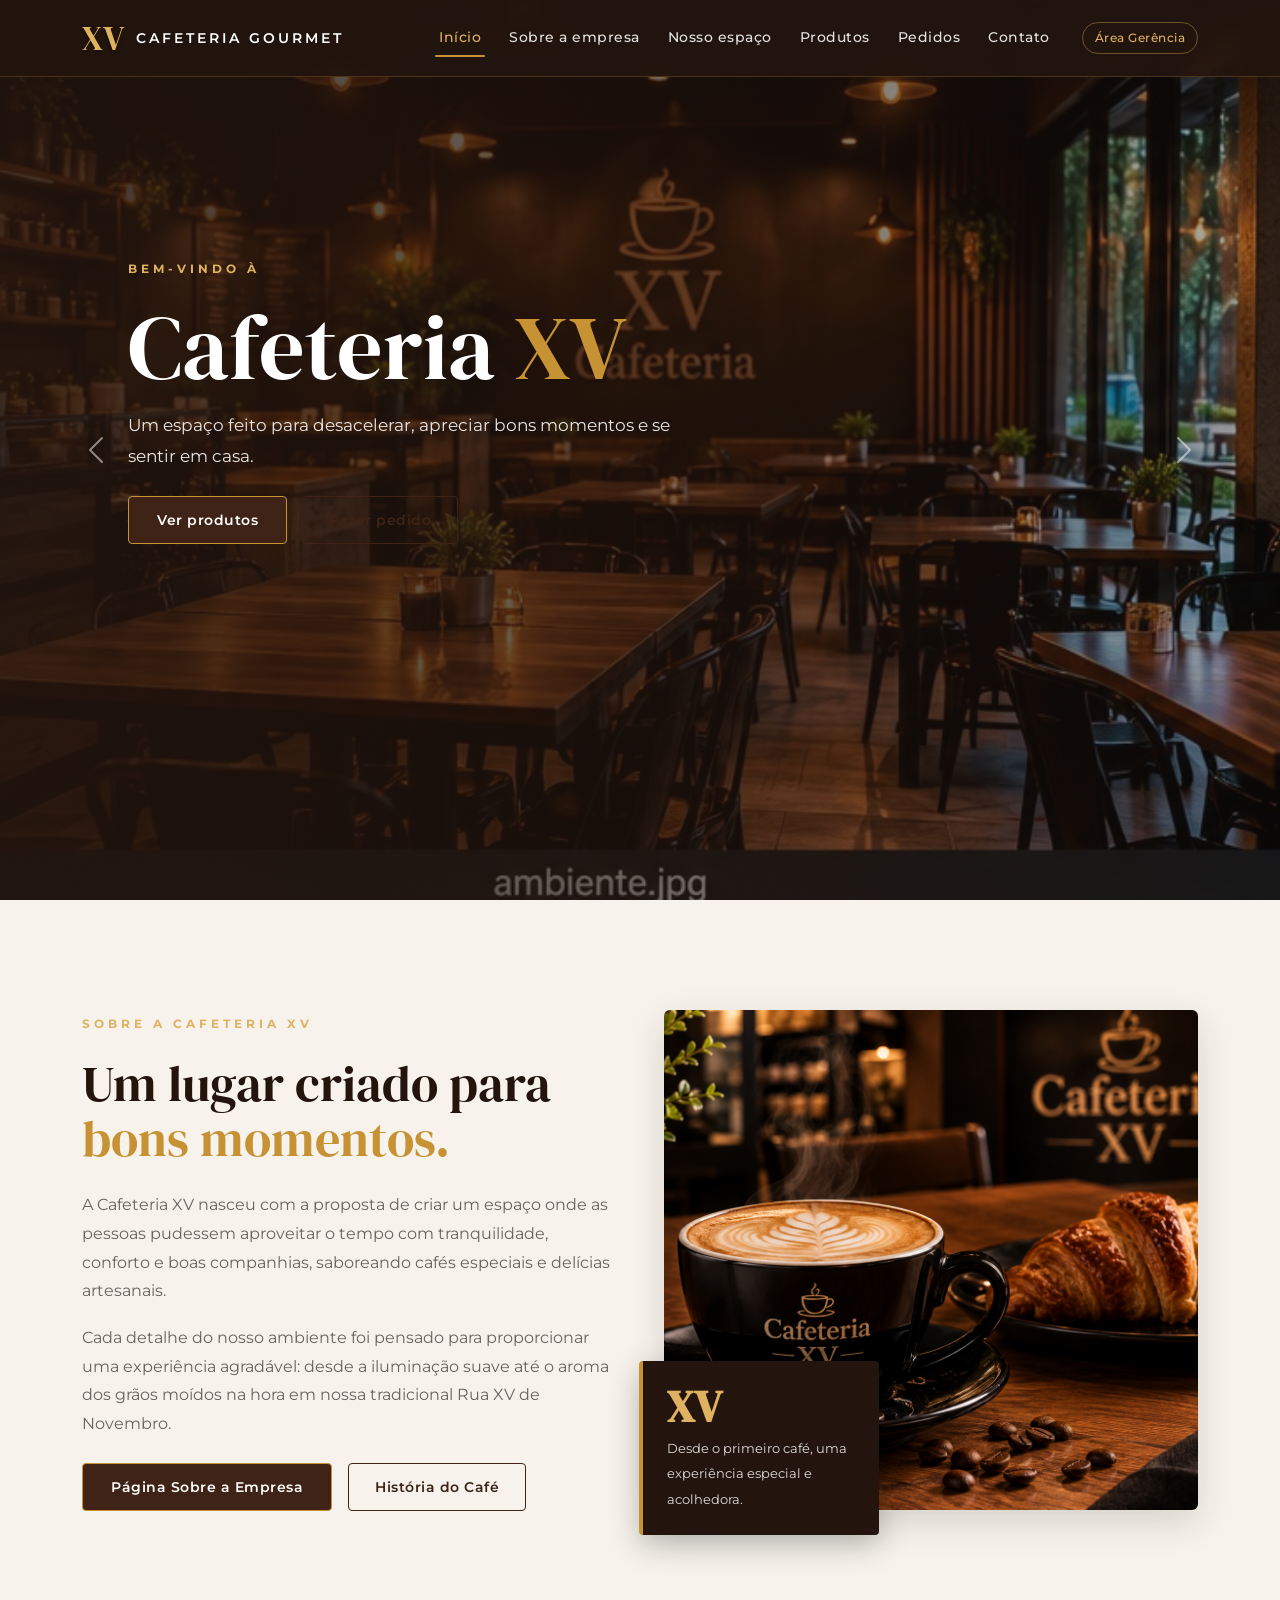
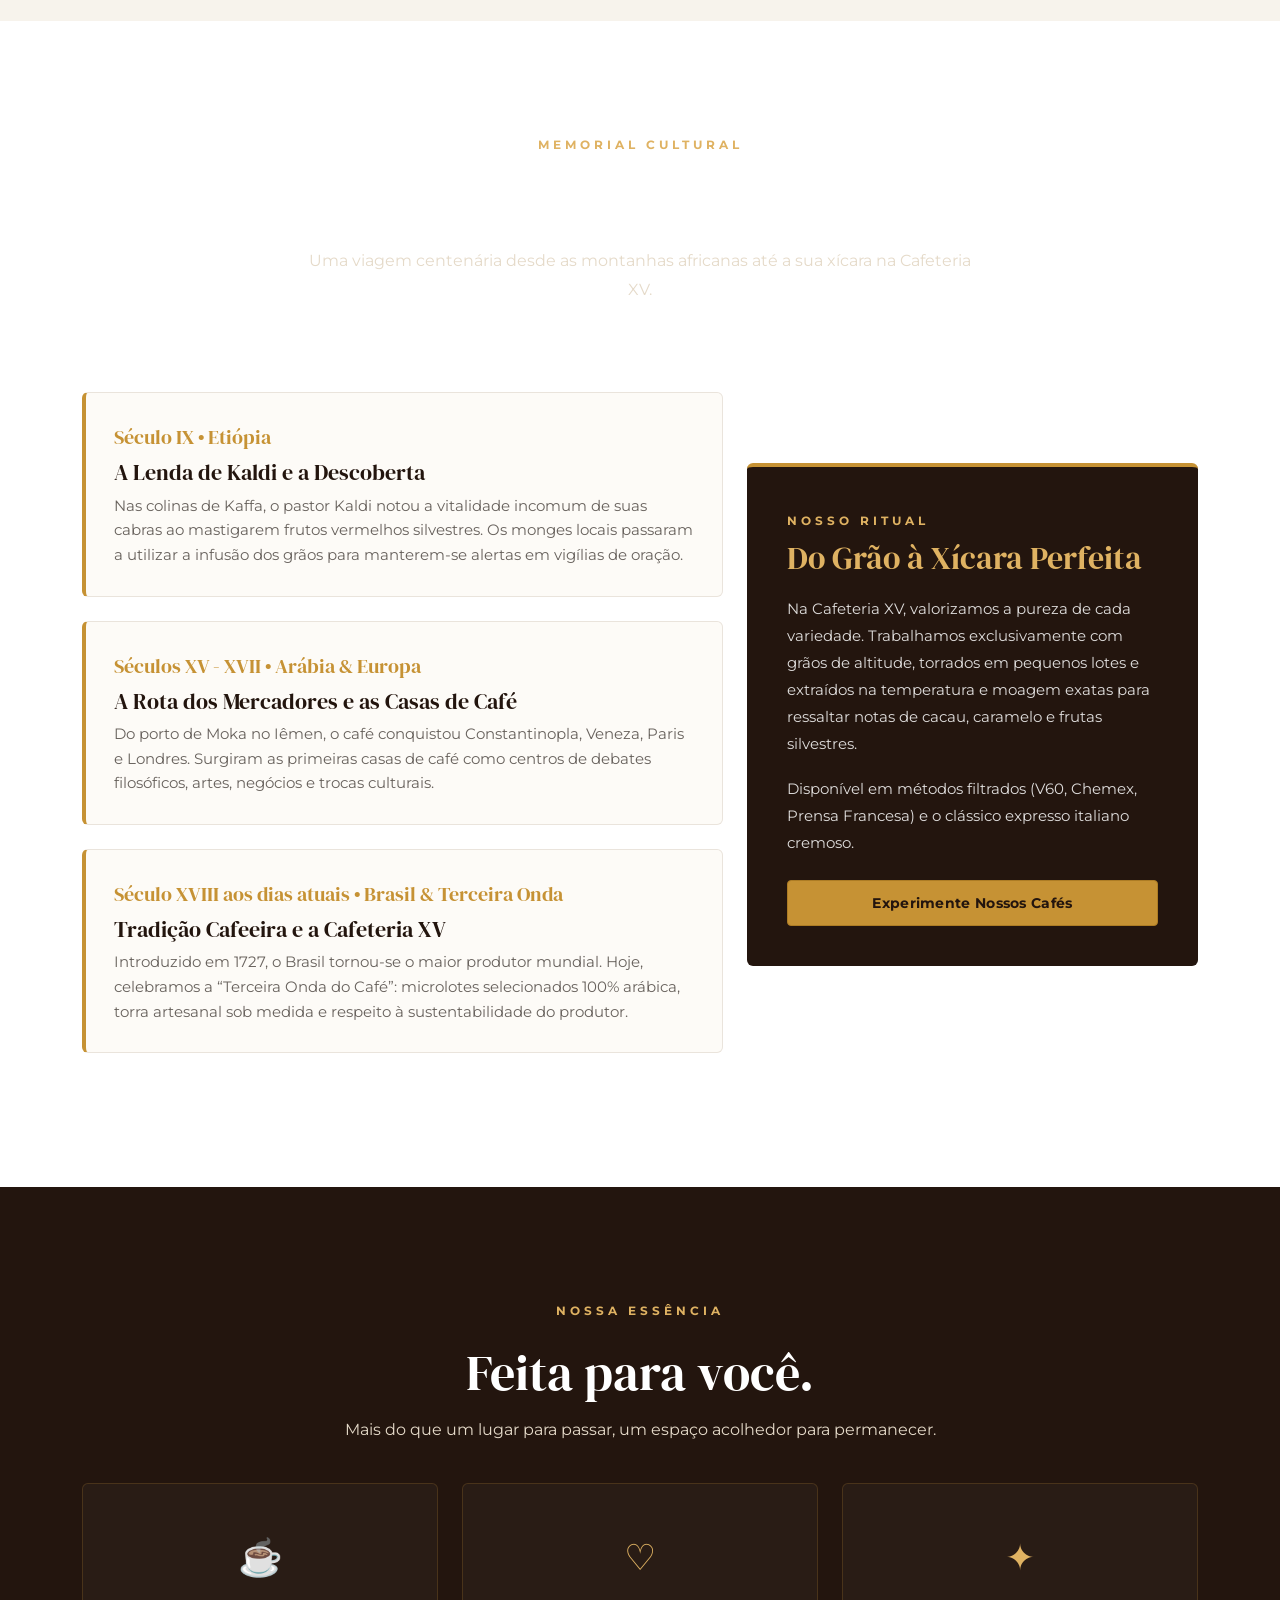
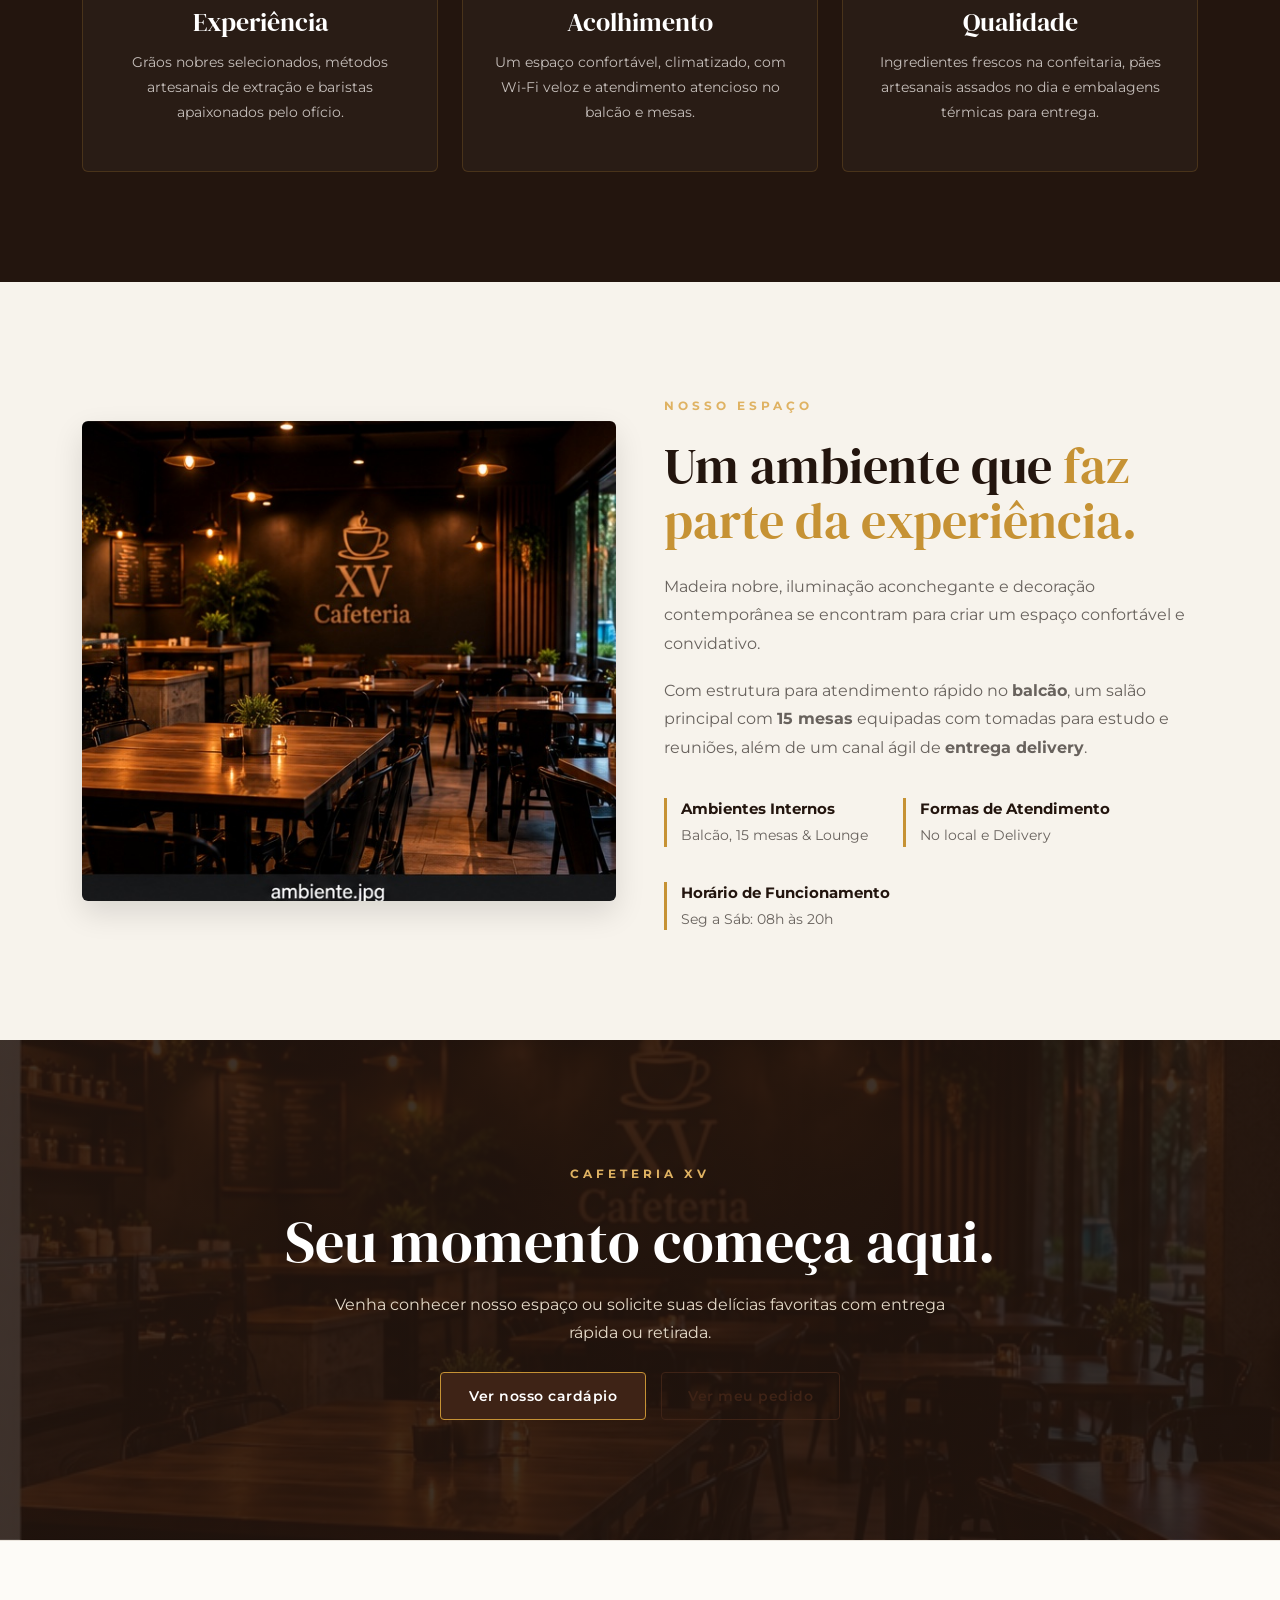
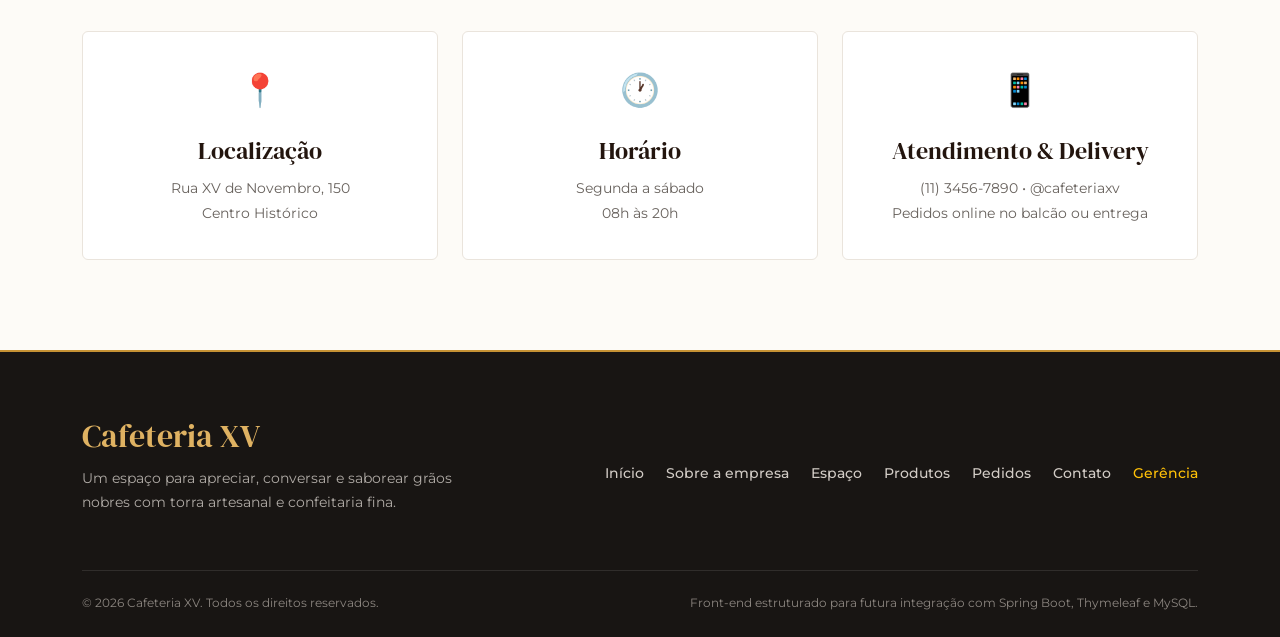
==== commit 7f55949b: "Atualizado index e style" ====
--- a/src/main/resources/templates/index.html
+++ b/src/main/resources/templates/index.html
@@ -10,12 +10,12 @@
 </head>
 
 <body>
-    <!-- Cabeçalho Principal (Padrão Idêntico em todas as páginas) -->
+
     <header class="navbar navbar-expand-lg navbar-dark fixed-top">
         <div class="container">
             <a class="navbar-brand" href="#inicio" aria-label="Página inicial da Cafeteria XV">
                 <span class="logo-xv">XV</span>
-                <span class="logo-text">Cafeteria</span>
+                <span class="logo-text">Cafeteria Gourmet</span>
             </a>
 
             <button
--- a/src/main/resources/static/css/style.css
+++ b/src/main/resources/static/css/style.css
@@ -1,7 +1,10 @@
 @import url('https://fonts.googleapis.com/css2?family=DM+Serif+Display&family=Montserrat:wght@300;400;500;600;700&display=swap');
 
 :root {
-    /* Identidade Visual Cafeteria XV - Marrom, Dourado e Creme */
+    /* Identidade Visual Cafeteria XV - Marrom, Dourado e Creme
+
+    Teste do GIT
+    */
     --marrom-escuro: #23150e;
     --marrom: #3e2316;
     --marrom-medio: #5c3824;
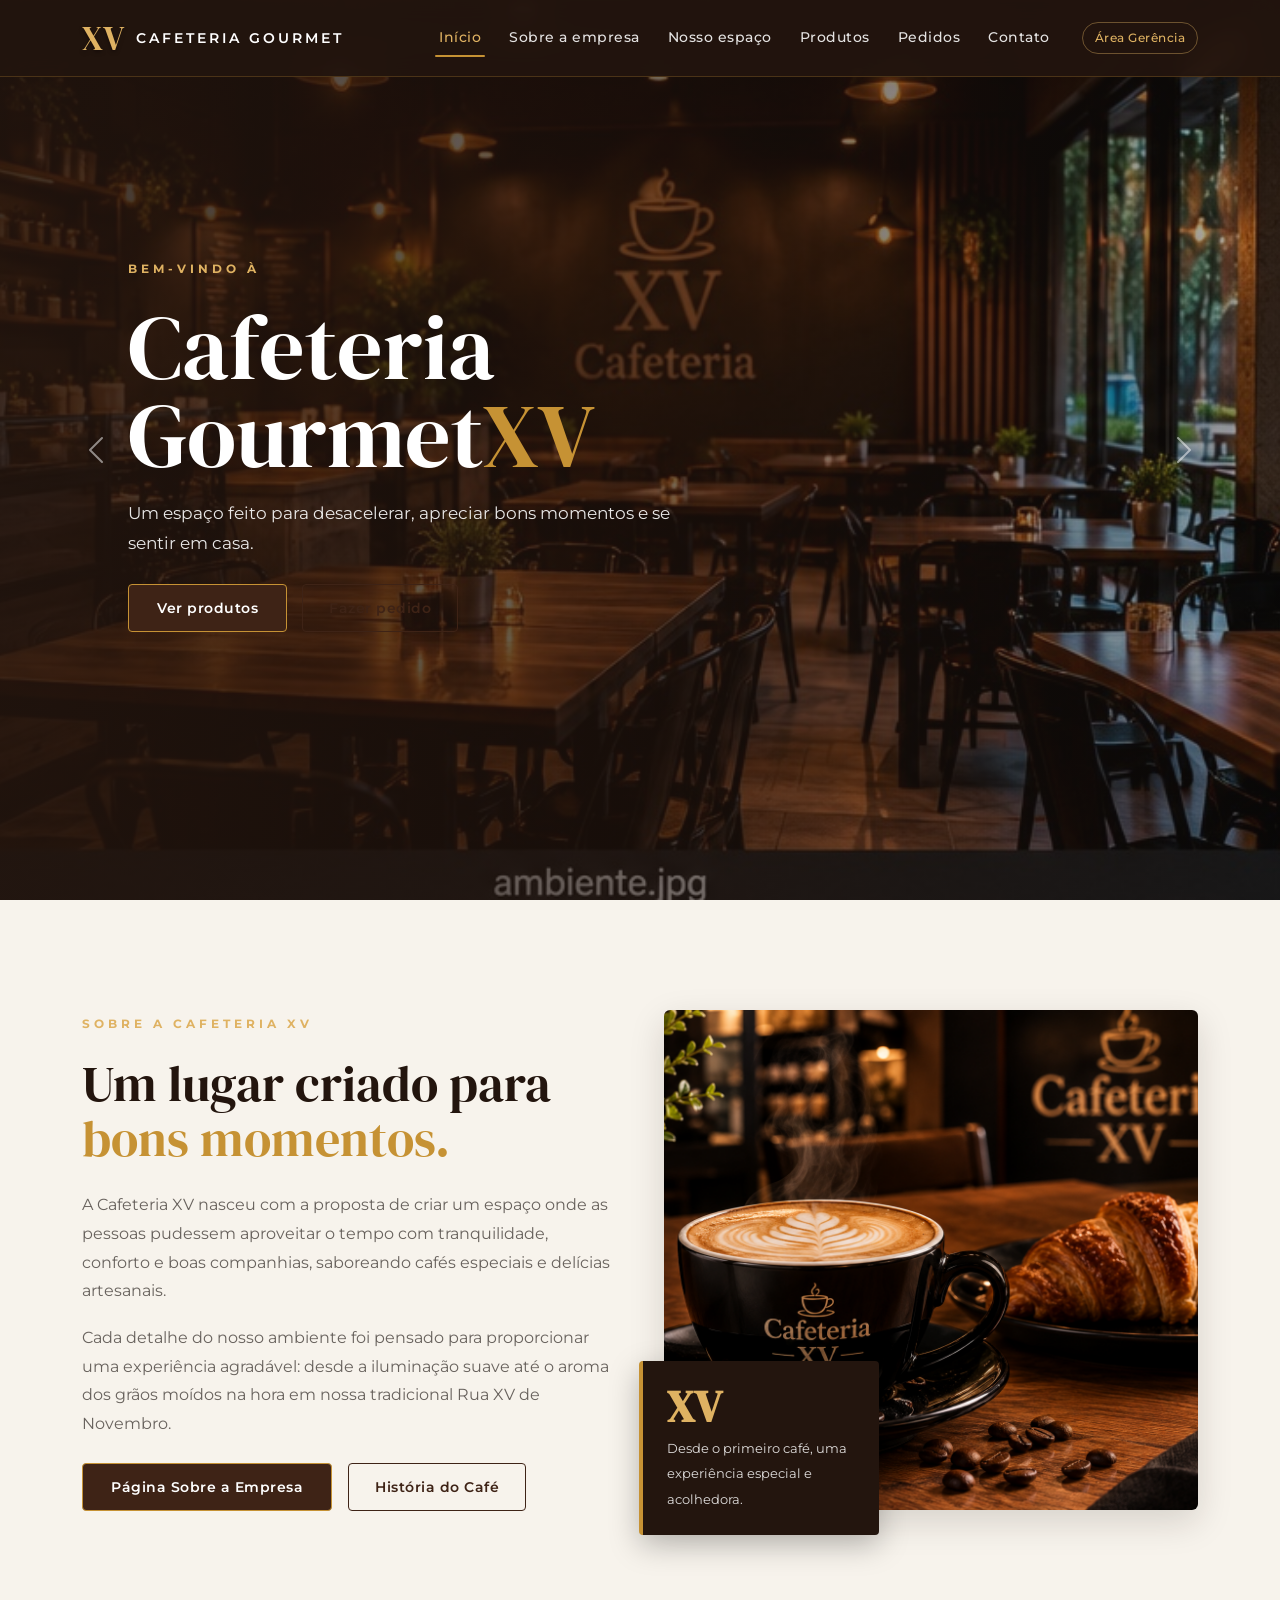
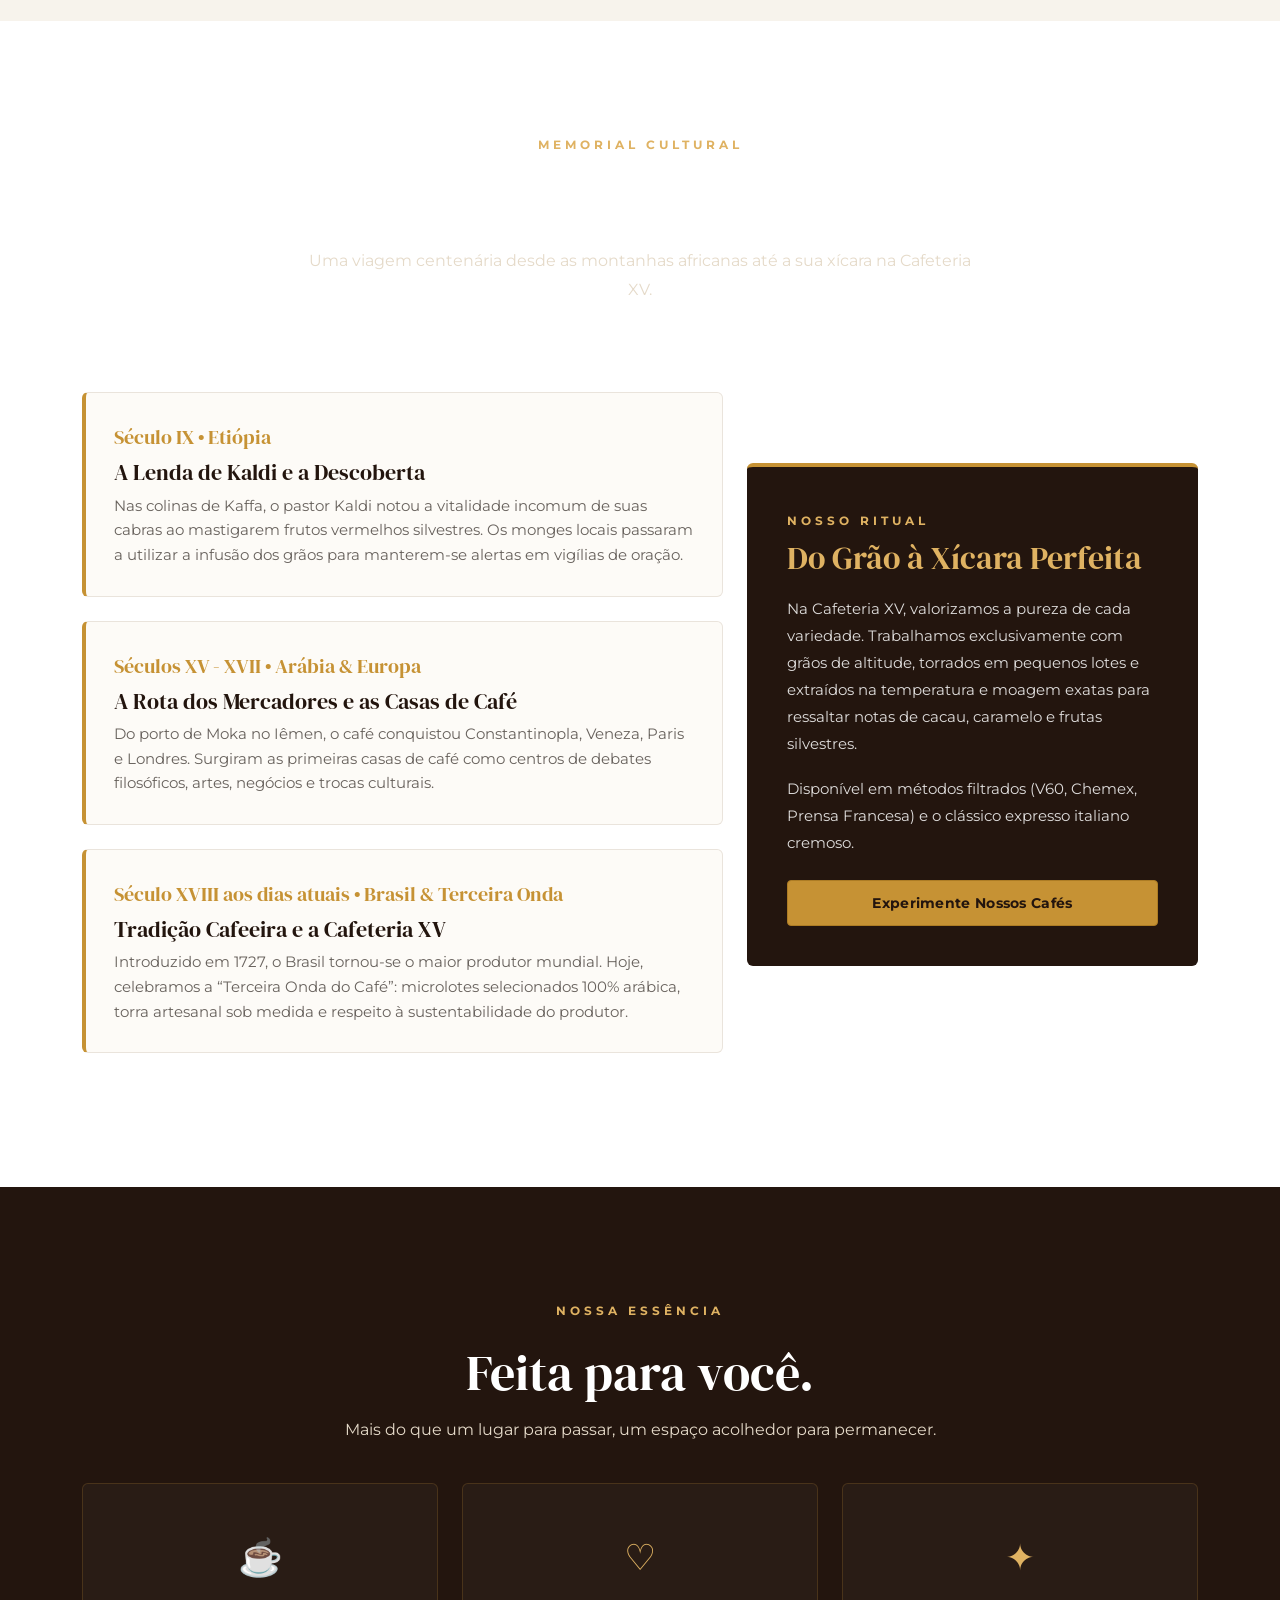
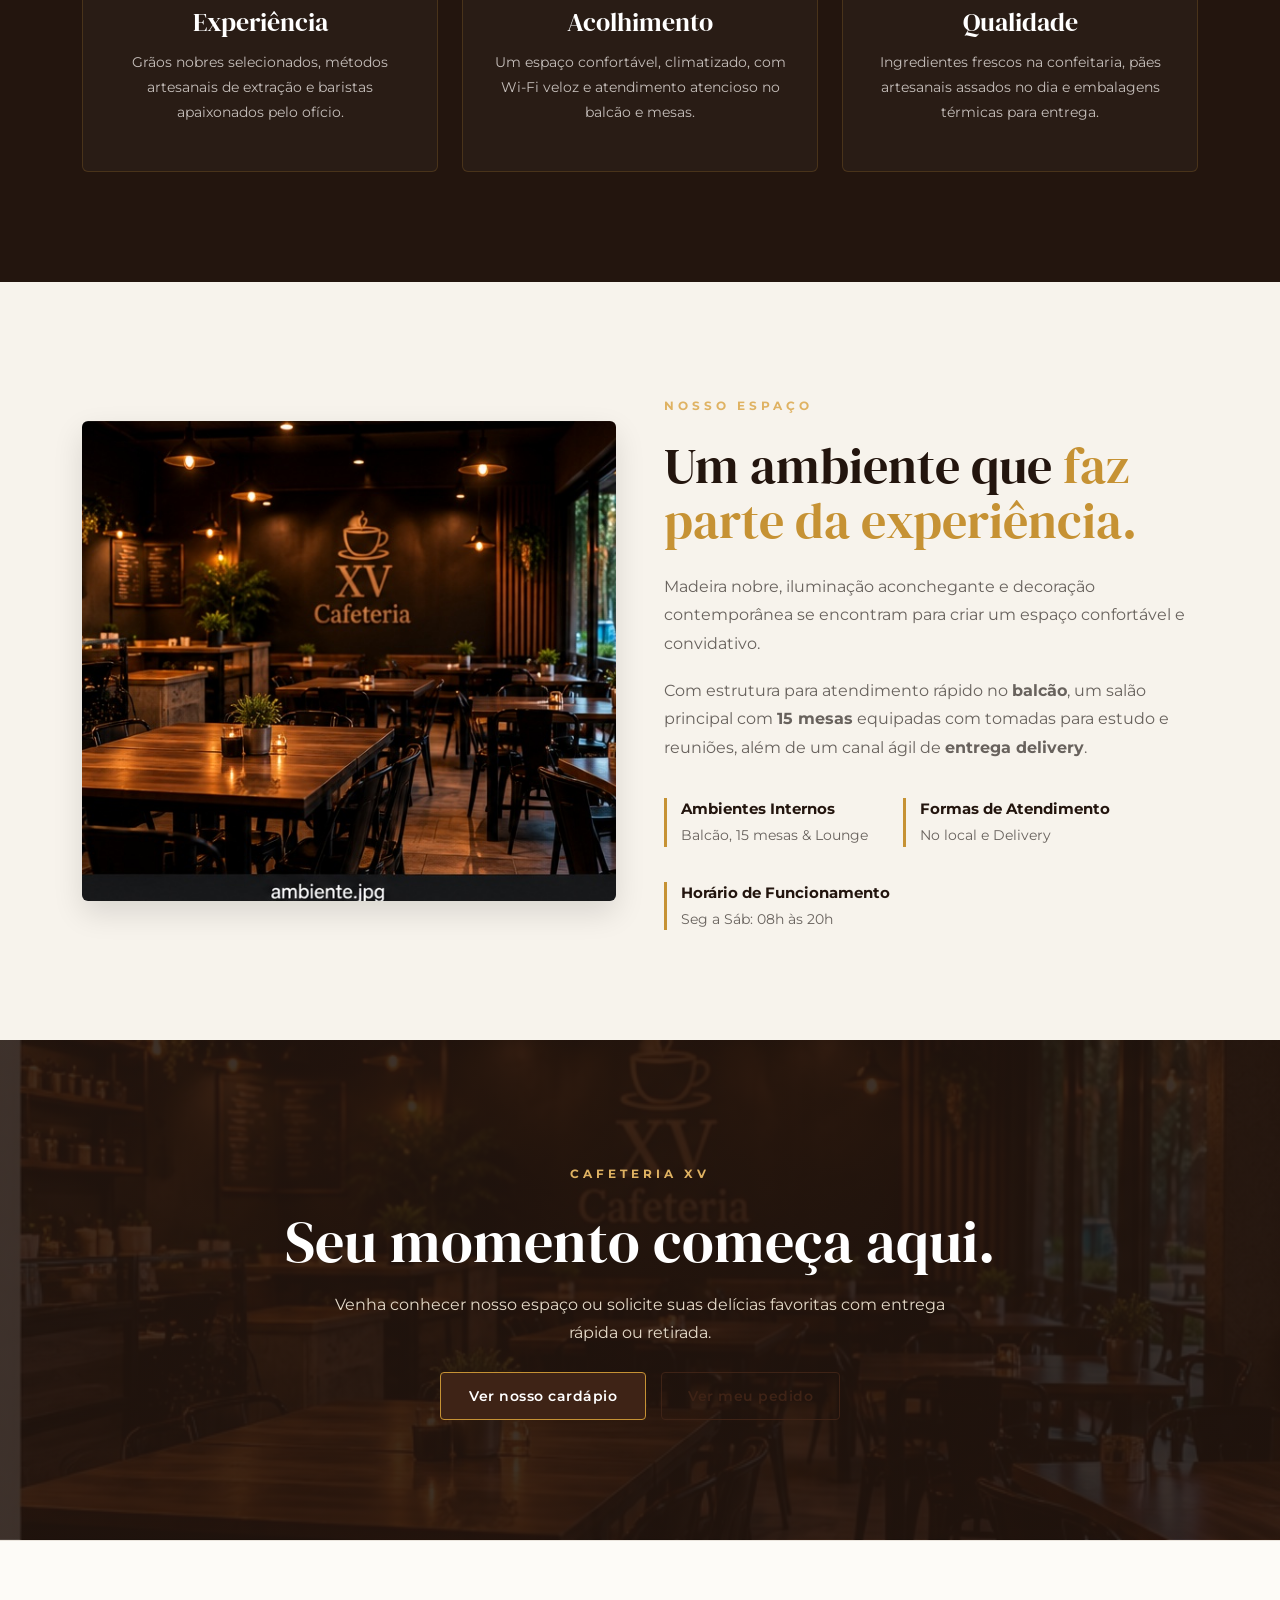
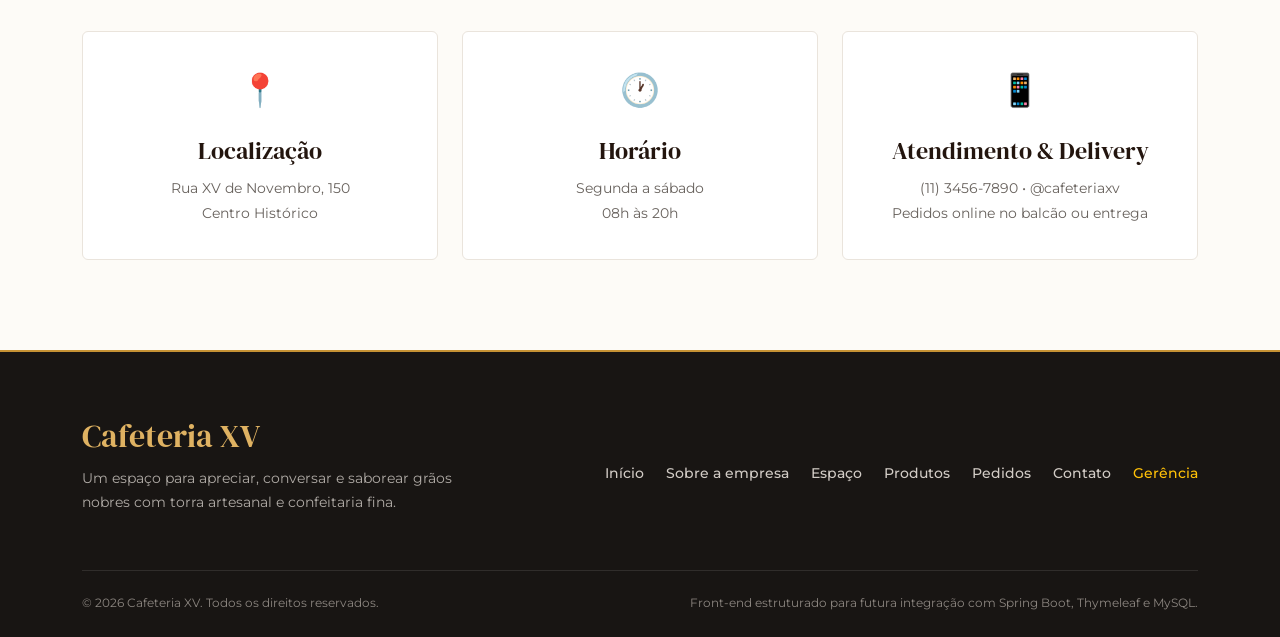
==== commit 30002a35: "Atualizado o index" ====
--- a/src/main/resources/templates/index.html
+++ b/src/main/resources/templates/index.html
@@ -62,7 +62,7 @@
                         <div class="hero-overlay"></div>
                         <div class="carousel-caption hero-content">
                             <span class="small-title">BEM-VINDO À</span>
-                            <h1>Cafeteria <span>XV</span></h1>
+                            <h1>Cafeteria Gourmet<span>XV</span></h1>
                             <p>Um espaço feito para desacelerar, apreciar bons momentos e se sentir em casa.</p>
 
                             <div class="hero-buttons">
